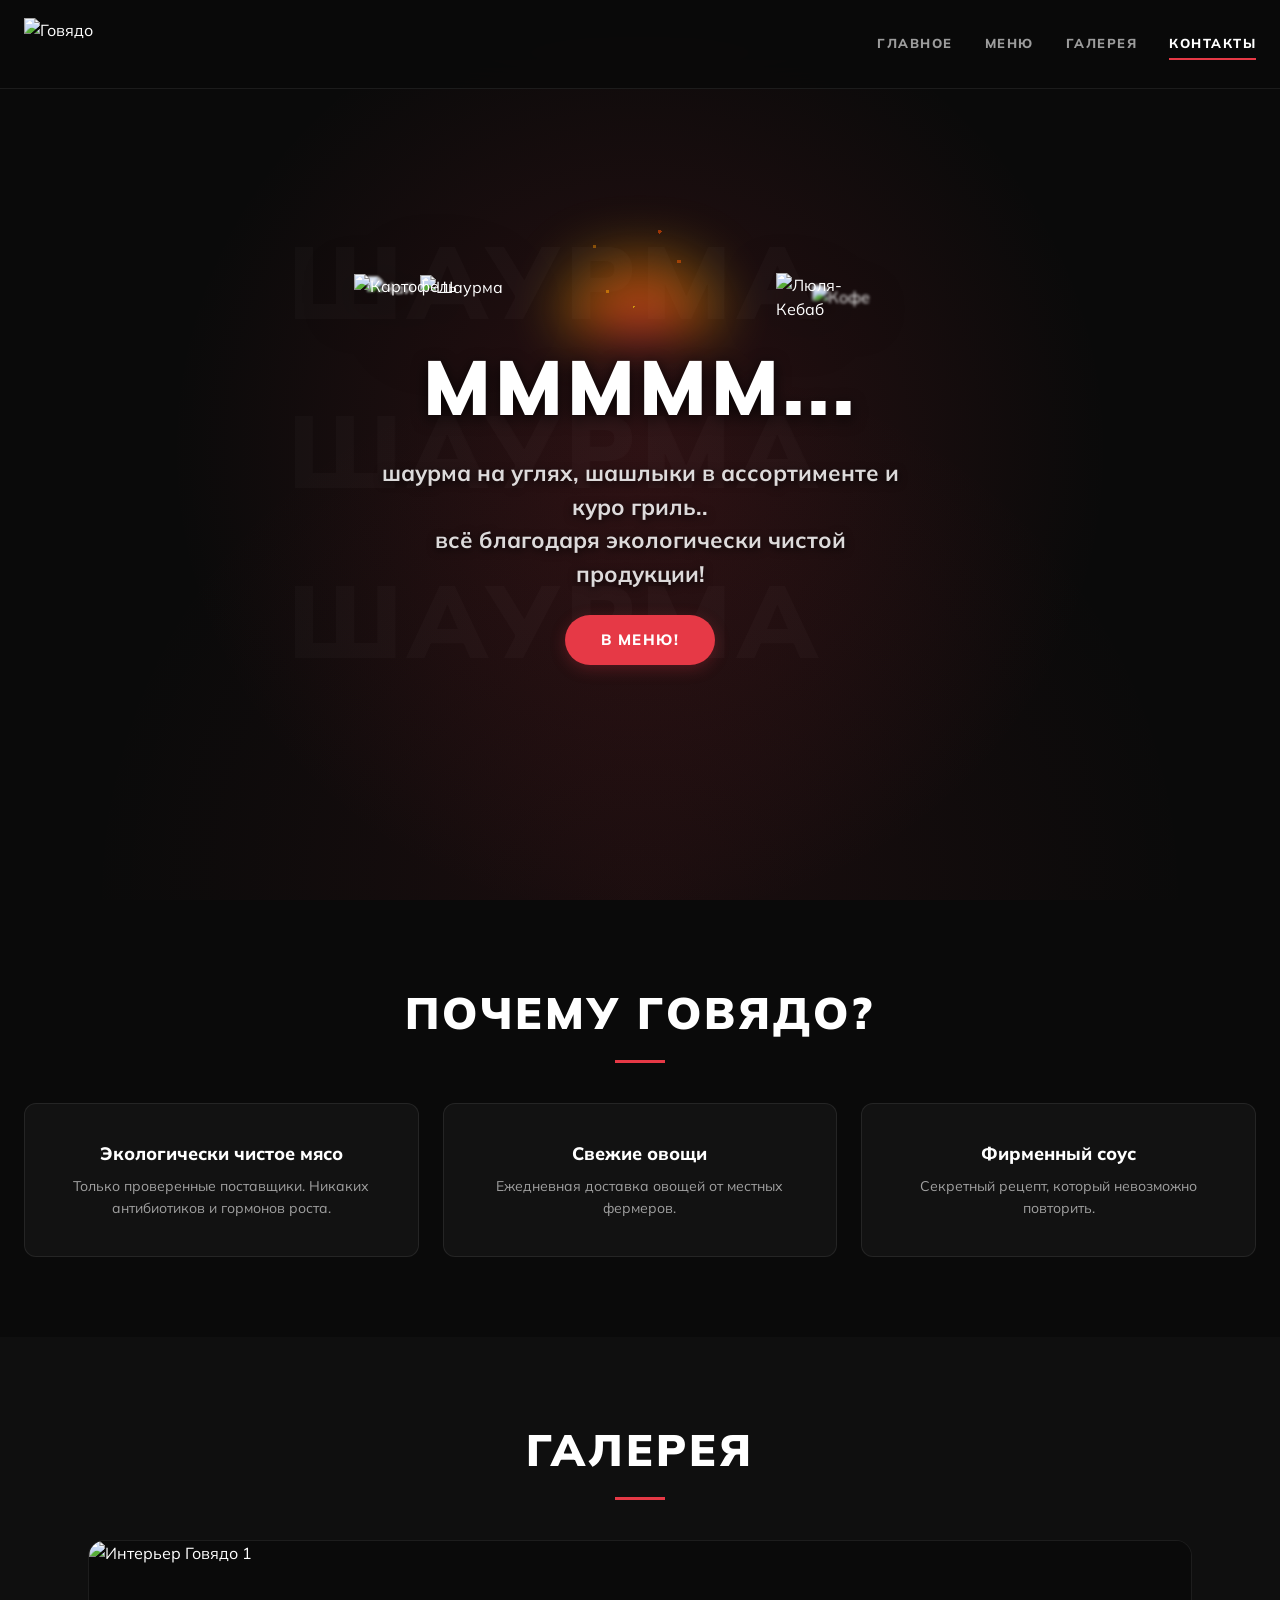
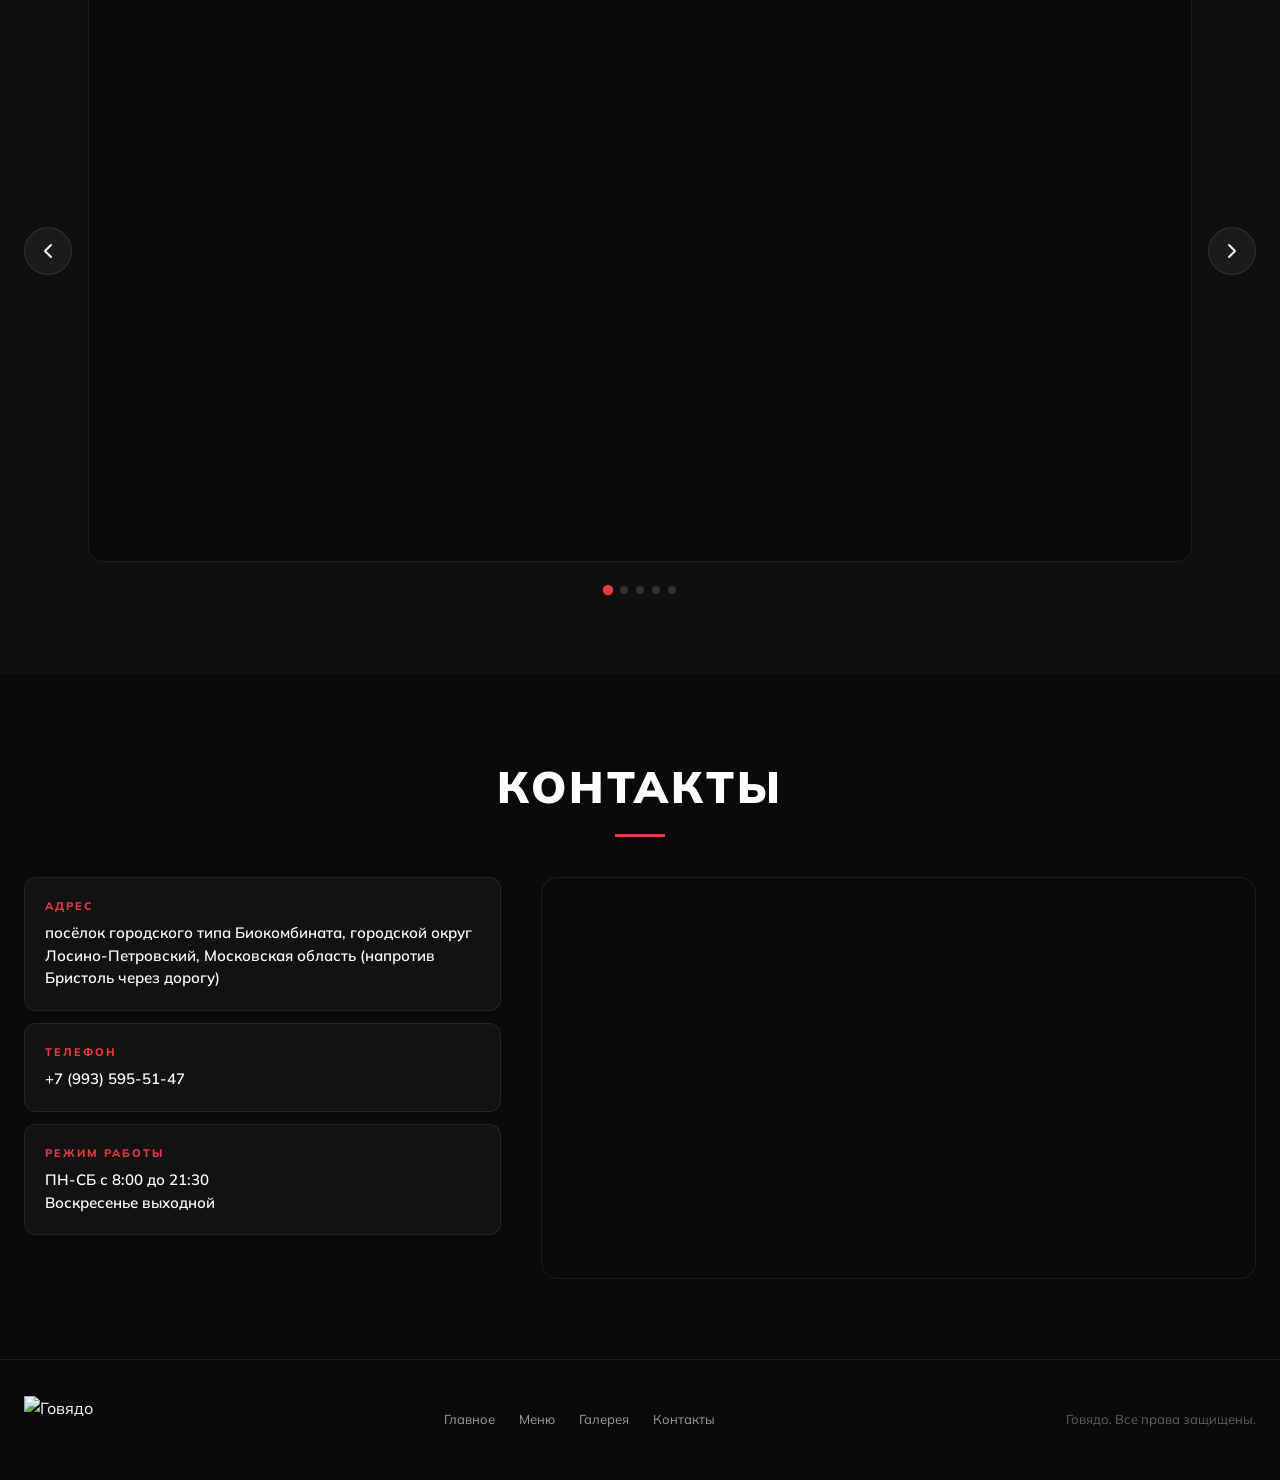
==== index.html @ 2e2c458c "webpformat" ====
<!DOCTYPE html>
<html lang="ru">
<head>
    <meta charset="UTF-8">
    <meta name="viewport" content="width=device-width, initial-scale=1.0">
    <title>Главная - Говядо</title>
    <meta name="description" content="Главная страница">
    <link rel="preconnect" href="https://fonts.googleapis.com">
    <link rel="preconnect" href="https://fonts.gstatic.com" crossorigin>
    <link href="https://fonts.googleapis.com/css2?family=Mulish:wght@400;600;700;800;900&display=swap" rel="stylesheet">
    <link rel="stylesheet" href="assets/css/main.css">
    <link rel="icon" type="image/svg+xml" href="favicon.svg">
</head>
<body>

    <!-- Header -->
    <header class="header">
        <div class="nav__backdrop"></div>
        <div class="header__inner">
            <a href="#" class="logo">
                <img src="assets/images/logo.png" alt="Говядо" class="logo__img">
            </a>
            <nav class="nav">
                <a href="./" class="nav__link nav__link--active">Главное</a>
                <a href="menu" class="nav__link">Меню</a>
                <a href="#gallery" class="nav__link">Галерея</a>
                <a href="#contacts" class="nav__link">Контакты</a>
            </nav>
            <button class="nav__toggle" aria-label="Открыть меню">
                <span></span>
                <span></span>
                <span></span>
            </button>
        </div>
    </header>

    <!-- Hero Section -->
    <section class="hero" id="hero">
        <div class="hero__bg">
            <div class="hero__bg-overlay"></div>
        </div>

        <!-- Seamless dynamic scrolling backgrounds -->
        <div class="hero__marquee">
            <div class="marquee-row marquee-row--left">
                <div class="marquee-track">
                    <div class="marquee-group">
                        <span>ШАУРМА</span><span>ШАУРМА</span><span>ШАУРМА</span><span>ШАУРМА</span><span>ШАУРМА</span><span>ШАУРМА</span>
                    </div>
                    <div class="marquee-group" aria-hidden="true">
                        <span>ШАУРМА</span><span>ШАУРМА</span><span>ШАУРМА</span><span>ШАУРМА</span><span>ШАУРМА</span><span>ШАУРМА</span>
                    </div>
                </div>
            </div>
            <div class="marquee-row marquee-row--right">
                <div class="marquee-track">
                    <div class="marquee-group">
                        <span>ШАУРМА</span><span>ШАУРМА</span><span>ШАУРМА</span><span>ШАУРМА</span><span>ШАУРМА</span><span>ШАУРМА</span>
                    </div>
                    <div class="marquee-group" aria-hidden="true">
                        <span>ШАУРМА</span><span>ШАУРМА</span><span>ШАУРМА</span><span>ШАУРМА</span><span>ШАУРМА</span><span>ШАУРМА</span>
                    </div>
                </div>
            </div>
            <div class="marquee-row marquee-row--left">
                <div class="marquee-track">
                    <div class="marquee-group">
                        <span>ШАУРМА</span><span>ШАУРМА</span><span>ШАУРМА</span><span>ШАУРМА</span><span>ШАУРМА</span><span>ШАУРМА</span>
                    </div>
                    <div class="marquee-group" aria-hidden="true">
                        <span>ШАУРМА</span><span>ШАУРМА</span><span>ШАУРМА</span><span>ШАУРМА</span><span>ШАУРМА</span><span>ШАУРМА</span>
                    </div>
                </div>
            </div>
        </div>

        <!-- Dynamic Product Motion Composition -->
        <div class="hero__product-wrapper">
            <!-- Background floats (behind shawarma) -->
            <img src="assets/images/tea.png" class="hero__float hero__float--bg float-tea" alt="Чай">
            <img src="assets/images/coffee.png" class="hero__float hero__float--bg float-coffee" alt="Кофе">

            <!-- Simulated Fire effects under product -->
            <div class="hero__fire-glow"></div>
            <div class="hero__fire-sparks"></div>

            <!-- Main Central Product -->
            <img src="assets/images/shawarma.png" class="hero__product-img" alt="Шаурма">

            <!-- Foreground floats (in front of shawarma) -->
            <img src="assets/images/fries.png" class="hero__float hero__float--fg float-fries" alt="Картофель">
            <img src="assets/images/kebab.png" class="hero__float hero__float--fg float-kebab" alt="Люля-Кебаб">
        </div>

        <!-- CTA Text Content -->
        <div class="hero__cta">
            <h1 class="hero__title">МММММ...</h1>
            <p class="hero__subtitle">шаурма на углях, шашлыки в ассортименте и куро гриль..<br>всё благодаря экологически чистой продукции!</p>
            <a href="menu" class="hero__btn">В меню!</a>
        </div>
    </section>

    <!-- About Section -->
    <section class="about">
        <div class="container">
            <div class="about__content">
                <h2 class="section-title">Почему Говядо?</h2>
                <div class="about__features">
                    <div class="about__feature">
                        <h3 class="about__feature-title">Экологически чистое мясо</h3>
                        <p class="about__feature-text">Только проверенные поставщики. Никаких антибиотиков и гормонов роста.</p>
                    </div>
                    <div class="about__feature">
                        <h3 class="about__feature-title">Свежие овощи</h3>
                        <p class="about__feature-text">Ежедневная доставка овощей от местных фермеров.</p>
                    </div>
                    <div class="about__feature">
                        <h3 class="about__feature-title">Фирменный соус</h3>
                        <p class="about__feature-text">Секретный рецепт, который невозможно повторить.</p>
                    </div>
                </div>
            </div>
        </div>
    </section>

    <!-- Gallery Section -->
    <section class="gallery" id="gallery">
        <div class="container">
            <h2 class="section-title">Галерея</h2>
            <div class="gallery__slider">
                <button class="gallery__btn gallery__btn--prev" aria-label="Предыдущее фото">
                    <svg width="24" height="24" viewBox="0 0 24 24" fill="none" stroke="currentColor" stroke-width="2" stroke-linecap="round" stroke-linejoin="round"><polyline points="15 18 9 12 15 6"></polyline></svg>
                </button>
                <div class="gallery__viewport">
                    <div class="gallery__track">
                        <div class="gallery__slide"><img src="assets/images/gallery-1.jpg" alt="Интерьер Говядо 1"></div>
                        <div class="gallery__slide"><img src="assets/images/gallery-2.jpg" alt="Интерьер Говядо 2"></div>
                        <div class="gallery__slide"><img src="assets/images/gallery-3.jpg" alt="Интерьер Говядо 3"></div>
                        <div class="gallery__slide"><img src="assets/images/gallery-4.jpg" alt="Интерьер Говядо 4"></div>
                        <div class="gallery__slide"><img src="assets/images/gallery-5.jpg" alt="Интерьер Говядо 5"></div>
                    </div>
                </div>
                <button class="gallery__btn gallery__btn--next" aria-label="Следующее фото">
                    <svg width="24" height="24" viewBox="0 0 24 24" fill="none" stroke="currentColor" stroke-width="2" stroke-linecap="round" stroke-linejoin="round"><polyline points="9 18 15 12 9 6"></polyline></svg>
                </button>
            </div>
            <div class="gallery__dots"></div>
        </div>
    </section>

    <!-- Contacts / Map Section -->
    <section class="contacts" id="contacts">
        <div class="container">
            <h2 class="section-title">Контакты</h2>
            <div class="contacts__grid">
                <div class="contacts__info">
                    <div class="contacts__item">
                        <h3 class="contacts__label">Адрес</h3>
                        <p class="contacts__value">посёлок городского типа Биокомбината, городской округ Лосино-Петровский, Московская область (напротив Бристоль через дорогу)</p>
                    </div>
                    <div class="contacts__item">
                        <h3 class="contacts__label">Телефон</h3>
                        <p class="contacts__value"><a href="tel:+79935955147">+7 (993) 595-51-47</a></p>
                    </div>
                    <div class="contacts__item">
                        <h3 class="contacts__label">Режим работы</h3>
                        <p class="contacts__value">ПН-СБ с 8:00 до 21:30<br>Воскресенье выходной</p>
                    </div>
                </div>
                <div class="contacts__map">
                    <iframe 
                        src="https://yandex.ru/map-widget/v1/?ll=38.114979%2C55.915311&z=16&pt=38.114979%2C55.915311%2Cpm2rdm" 
                        width="100%" 
                        height="400" 
                        frameborder="0" 
                        allowfullscreen="true"
                        loading="lazy"
                        title="Карта Яндекс">
                    </iframe>
                </div>
            </div>
        </div>
    </section>

    <!-- Footer -->
    <footer class="footer">
        <div class="container">
            <div class="footer__inner">
                <a href="#" class="logo">
                    <img src="assets/images/logo.png" alt="Говядо" class="logo__img">
                </a>
                <nav class="footer__nav">
                    <a href="#hero">Главное</a>
                    <a href="menu">Меню</a>
                    <a href="#gallery">Галерея</a>
                    <a href="#contacts">Контакты</a>
                </nav>
                <p class="footer__copy">Говядо. Все права защищены.</p>
            </div>
        </div>
    </footer>

    <script src="assets/js/main.js"></script>
</body>
</html>
---- assets/css/main.css ----
/* ============================================
   Говядо — Unified Production Stylesheet
   Font: Mulish (weights 400,500,600,700,800,900)
   ============================================ */

/* ============================================
   CSS Variables & Reset
   ============================================ */
:root {
    --font-main: 'Mulish', -apple-system, BlinkMacSystemFont, 'Segoe UI', Roboto, sans-serif;
    --color-bg: #0a0a0a;
    --color-bg-secondary: #0f0f0f;
    --color-surface: #121212;
    --color-surface-hover: #181818;
    --color-accent: #e63946;
    --color-accent-hover: #f2525f;
    --color-accent-dark: #c42b38;
    --color-text: #ffffff;
    --color-text-muted: rgba(255, 255, 255, 0.6);
    --color-text-dim: rgba(255, 255, 255, 0.35);
    --color-border: rgba(255, 255, 255, 0.08);
    --color-border-hover: rgba(230, 57, 70, 0.25);
    --radius-sm: 8px;
    --radius-md: 12px;
    --radius-lg: 16px;
    --radius-xl: 20px;
    --radius-pill: 30px;
    --shadow-sm: 0 4px 12px rgba(0, 0, 0, 0.3);
    --shadow-md: 0 12px 35px rgba(0, 0, 0, 0.5);
    --shadow-accent: 0 4px 15px rgba(230, 57, 70, 0.25);
    --transition-fast: 0.2s cubic-bezier(0.25, 1, 0.5, 1);
    --transition-base: 0.3s cubic-bezier(0.25, 1, 0.5, 1);
    --transition-slow: 0.6s cubic-bezier(0.25, 1, 0.5, 1);
}

*, *::before, *::after {
    margin: 0;
    padding: 0;
    box-sizing: border-box;
}

html {
    scroll-behavior: smooth;
    font-size: 16px;
    -webkit-text-size-adjust: 100%;
    -webkit-font-smoothing: antialiased;
    -moz-osx-font-smoothing: grayscale;
}

body {
    font-family: var(--font-main);
    background-color: var(--color-bg);
    color: var(--color-text);
    line-height: 1.5;
    overflow-x: hidden;
    font-weight: 400;
}

a {
    color: inherit;
    text-decoration: none;
    font-family: var(--font-main);
}

button {
    font-family: var(--font-main);
}

img {
    max-width: 100%;
    height: auto;
    display: block;
}

.container {
    width: 100%;
    max-width: 1280px;
    margin: 0 auto;
    padding: 0 20px;
}

/* ============================================
   Header / Navigation
   ============================================ */
.header {
    position: fixed;
    top: 0;
    left: 0;
    right: 0;
    z-index: 1000;
    padding: 18px 0;
    background: rgba(10, 10, 10, 0.85);
    backdrop-filter: blur(20px);
    -webkit-backdrop-filter: blur(20px);
    border-bottom: 1px solid var(--color-border);
    transition: padding var(--transition-base), background var(--transition-base);
}

.header--scrolled {
    padding: 12px 0;
    background: rgba(10, 10, 10, 0.95);
}

.header__inner {
    display: flex;
    align-items: center;
    justify-content: space-between;
    max-width: 1280px;
    margin: 0 auto;
    padding: 0 20px;
    position: relative;
    z-index: 1001;
}

.nav__backdrop {
    position: fixed;
    inset: 0;
    background: rgba(0, 0, 0, 0.7);
    backdrop-filter: blur(8px);
    -webkit-backdrop-filter: blur(8px);
    opacity: 0;
    visibility: hidden;
    transition: opacity 0.4s ease, visibility 0.4s ease;
    z-index: 998;
}

.nav--open .nav__backdrop {
    opacity: 1;
    visibility: visible;
}

.logo__img {
    display: block;
    height: 48px;
    width: auto;
    max-width: 220px;
    transition: height var(--transition-base);
}

.header--scrolled .logo__img {
    height: 40px;
}

.nav {
    display: flex;
    gap: 32px;
}

.nav__link {
    font-family: var(--font-main);
    font-size: 0.8125rem;
    font-weight: 800;
    text-transform: uppercase;
    letter-spacing: 1.5px;
    color: var(--color-text-muted);
    transition: color var(--transition-fast);
    position: relative;
    padding: 6px 0;
}

.nav__link::after {
    content: '';
    position: absolute;
    bottom: 0;
    left: 0;
    width: 0;
    height: 2px;
    background: var(--color-accent);
    transition: width var(--transition-base);
}

.nav__link:hover,
.nav__link--active {
    color: var(--color-text);
}

.nav__link:hover::after,
.nav__link--active::after {
    width: 100%;
}

.nav__toggle {
    display: none;
    flex-direction: column;
    gap: 5px;
    background: none;
    border: none;
    cursor: pointer;
    padding: 4px;
}

.nav__toggle span {
    display: block;
    width: 26px;
    height: 2px;
    background: var(--color-text);
    transition: all var(--transition-base);
}

/* ============================================
   Hero Section (BK-Style Motion Composition)
   ============================================ */
.hero {
    position: relative;
    min-height: 100vh;
    min-height: 100dvh;
    display: flex;
    flex-direction: column;
    align-items: center;
    justify-content: center;
    overflow: hidden;
    padding-top: 100px;
    padding-bottom: 60px;
}

.hero__bg {
    position: absolute;
    inset: 0;
    z-index: 1;
    background:
        radial-gradient(circle at 50% 50%, rgba(230, 57, 70, 0.15) 0%, transparent 60%),
        var(--color-bg);
}

.hero__bg-overlay {
    position: absolute;
    inset: 0;
    background: radial-gradient(circle at 50% 100%, rgba(230, 57, 70, 0.08) 0%, transparent 50%);
}

/* Seamless Marquee Track */
.hero__marquee {
    position: absolute;
    inset: 0;
    display: flex;
    flex-direction: column;
    justify-content: center;
    gap: 16px;
    z-index: 2;
    overflow: hidden;
    opacity: 0.7;
}

.marquee-row {
    display: flex;
    width: 100%;
    overflow: hidden;
    user-select: none;
}

.marquee-track {
    display: flex;
    width: max-content;
    will-change: transform;
}

.marquee-row--left .marquee-track {
    animation: marquee-left 28s linear infinite;
}

.marquee-row--right .marquee-track {
    animation: marquee-right 28s linear infinite;
}

.marquee-group {
    display: flex;
    align-items: center;
    justify-content: space-around;
    min-width: 100%;
    gap: 40px;
    padding-right: 40px;
}

.marquee-group span {
    font-family: var(--font-main);
    font-size: clamp(2.5rem, 8vw, 6.5rem);
    font-weight: 900;
    text-transform: uppercase;
    letter-spacing: 6px;
    color: rgba(255, 255, 255, 0.035);
}

@keyframes marquee-left {
    0% { transform: translate3d(0, 0, 0); }
    100% { transform: translate3d(-50%, 0, 0); }
}

@keyframes marquee-right {
    0% { transform: translate3d(-50%, 0, 0); }
    100% { transform: translate3d(0, 0, 0); }
}

/* Main Product Composition Wrapper */
.hero__product-wrapper {
    position: relative;
    display: flex;
    justify-content: center;
    align-items: center;
    width: clamp(260px, 42vw, 440px);
    margin: 20px auto;
    z-index: 3;
}

/* Central floating Shawarma */
.hero__product-img {
    width: 100%;
    height: auto;
    position: relative;
    z-index: 5;
    filter: drop-shadow(0 20px 40px rgba(0, 0, 0, 0.8));
    animation: mainProductFloat 6s ease-in-out infinite;
}

@keyframes mainProductFloat {
    0%, 100% { transform: translateY(0) rotate(0deg); }
    50% { transform: translateY(-12px) rotate(1.5deg); }
}

/* Dynamic Fire & Glow effects */
.hero__fire-glow {
    position: absolute;
    bottom: -35px;
    left: 50%;
    transform: translateX(-50%);
    width: 180px;
    height: 90px;
    background: radial-gradient(ellipse at bottom, 
        rgba(230, 57, 70, 0.9) 0%, 
        rgba(255, 107, 0, 0.6) 35%, 
        rgba(255, 215, 0, 0.2) 65%, 
        transparent 85%);
    filter: blur(24px);
    mix-blend-mode: screen;
    z-index: 4;
    animation: fireBreathing 3s ease-in-out infinite alternate;
    pointer-events: none;
}

.hero__fire-sparks {
    position: absolute;
    bottom: -15px;
    left: 50%;
    transform: translateX(-50%);
    width: 130px;
    height: 150px;
    background-image: 
        radial-gradient(circle at 25% 85%, rgba(255,140,0,0.85) 1.5px, transparent 1.5px),
        radial-gradient(circle at 65% 45%, rgba(255,69,0,0.9) 2px, transparent 2px),
        radial-gradient(circle at 45% 95%, rgba(255,223,0,0.9) 1px, transparent 1px),
        radial-gradient(circle at 80% 65%, rgba(255,69,0,0.8) 2px, transparent 2px),
        radial-gradient(circle at 15% 55%, rgba(255,140,0,0.7) 1.5px, transparent 1.5px);
    background-size: 100% 100%;
    opacity: 0.6;
    filter: blur(0.5px);
    mix-blend-mode: screen;
    z-index: 4;
    animation: sparksRise 4.5s linear infinite;
    pointer-events: none;
}

@keyframes fireBreathing {
    0% { transform: translateX(-50%) scale(0.9) rotate(-1deg); opacity: 0.75; }
    100% { transform: translateX(-50%) scale(1.15) rotate(1deg); opacity: 1; }
}

@keyframes sparksRise {
    0% { transform: translateX(-50%) translateY(25px); opacity: 0; }
    15% { opacity: 0.85; }
    85% { opacity: 0.5; }
    100% { transform: translateX(-50%) translateY(-55px); opacity: 0; }
}

/* Floating dynamic products (BK commercial style) */
.hero__float {
    position: absolute;
    width: clamp(65px, 11vw, 110px);
    height: auto;
    pointer-events: none;
    will-change: transform;
    filter: drop-shadow(0 12px 24px rgba(0, 0, 0, 0.6));
}

.hero__float--bg {
    z-index: 2;
}

.hero__float--fg {
    z-index: 6;
}

.float-tea {
    top: 5%;
    left: -12%;
    animation: floatBK1 16s ease-in-out infinite;
    filter: drop-shadow(0 10px 20px rgba(0, 0, 0, 0.5)) blur(1px);
}

.float-coffee {
    top: 40%;
    right: -14%;
    animation: floatBK2 18s ease-in-out infinite;
    filter: drop-shadow(0 10px 20px rgba(0, 0, 0, 0.5)) blur(1.5px);
}

.float-fries {
    bottom: 2%;
    left: -15%;
    animation: floatBK3 14s ease-in-out infinite;
}

.float-kebab {
    top: -10%;
    right: -6%;
    animation: floatBK4 20s ease-in-out infinite;
}

@keyframes floatBK1 {
    0% { transform: translate3d(0, 0, 0) rotate(0deg) scale(0.95); }
    33% { transform: translate3d(-12px, -18px, 0) rotate(7deg) scale(1.02); }
    66% { transform: translate3d(10px, 12px, 0) rotate(-6deg) scale(0.93); }
    100% { transform: translate3d(0, 0, 0) rotate(0deg) scale(0.95); }
}

@keyframes floatBK2 {
    0% { transform: translate3d(0, 0, 0) rotate(0deg) scale(0.9); }
    50% { transform: translate3d(15px, -25px, 0) rotate(-14deg) scale(0.97); }
    100% { transform: translate3d(0, 0, 0) rotate(0deg) scale(0.9); }
}

@keyframes floatBK3 {
    0% { transform: translate3d(0, 0, 0) rotate(0deg) scale(1.05); }
    50% { transform: translate3d(-10px, 20px, 0) rotate(12deg) scale(0.98); }
    100% { transform: translate3d(0, 0, 0) rotate(0deg) scale(1.05); }
}

@keyframes floatBK4 {
    0% { transform: translate3d(0, 0, 0) rotate(0deg) scale(1); }
    33% { transform: translate3d(18px, 12px, 0) rotate(-9deg) scale(1.06); }
    66% { transform: translate3d(-8px, -15px, 0) rotate(8deg) scale(0.96); }
    100% { transform: translate3d(0, 0, 0) rotate(0deg) scale(1); }
}

/* Hero CTA */
.hero__cta {
    position: relative;
    z-index: 10;
    text-align: center;
    padding: 0 20px;
    margin-top: 10px;
}

.hero__title {
    font-family: var(--font-main);
    font-size: clamp(2.2rem, 7vw, 4.8rem);
    font-weight: 900;
    text-transform: uppercase;
    letter-spacing: 4px;
    margin-bottom: 12px;
    color: var(--color-text);
    text-shadow: 0 4px 15px rgba(0, 0, 0, 0.8);
}

.hero__subtitle {
    font-family: var(--font-main);
    font-size: clamp(0.95rem, 3vw, 1.4rem);
    font-weight: 700;
    color: rgba(255, 255, 255, 0.85);
    max-width: 540px;
    margin: 0 auto 24px;
    line-height: 1.5;
    text-shadow: 0 2px 8px rgba(0, 0, 0, 0.8);
}

.hero__btn {
    display: inline-block;
    background: var(--color-accent);
    color: var(--color-text);
    padding: 14px 36px;
    border-radius: var(--radius-pill);
    font-weight: 800;
    font-size: 0.9375rem;
    text-transform: uppercase;
    letter-spacing: 1.5px;
    box-shadow: var(--shadow-accent);
    transition: background var(--transition-fast), transform var(--transition-fast), box-shadow var(--transition-fast);
}

.hero__btn:hover {
    background: var(--color-accent-hover);
    transform: translateY(-2px);
    box-shadow: 0 6px 20px rgba(230, 57, 70, 0.4);
}

.hero__btn:active {
    transform: translateY(0);
}

/* ============================================
   Section Typography
   ============================================ */
.section-title {
    font-family: var(--font-main);
    font-size: clamp(1.8rem, 5vw, 2.75rem);
    font-weight: 900;
    text-transform: uppercase;
    letter-spacing: 3px;
    text-align: center;
    margin-bottom: 40px;
    color: var(--color-text);
    position: relative;
}

.section-title::after {
    content: '';
    display: block;
    width: 50px;
    height: 3px;
    background: var(--color-accent);
    margin: 14px auto 0;
}

/* ============================================
   About Section
   ============================================ */
.about {
    padding: 80px 0;
    background: var(--color-bg);
}

.about__features {
    display: grid;
    grid-template-columns: 1fr;
    gap: 16px;
}

.about__feature {
    text-align: left;
    padding: 28px 24px;
    background: var(--color-surface);
    border-radius: var(--radius-md);
    border: 1px solid var(--color-border);
    transition: border-color var(--transition-base), transform var(--transition-base);
}

.about__feature:hover {
    border-color: var(--color-border-hover);
    transform: translateY(-2px);
}

.about__feature-title {
    font-family: var(--font-main);
    font-size: 1.125rem;
    font-weight: 800;
    margin-bottom: 8px;
    color: var(--color-text);
}

.about__feature-text {
    font-family: var(--font-main);
    font-size: 0.875rem;
    color: var(--color-text-muted);
    line-height: 1.6;
}

/* ============================================
   Gallery Section
   ============================================ */
.gallery {
    padding: 80px 0;
    background: var(--color-bg-secondary);
}

.gallery__slider {
    position: relative;
    display: flex;
    align-items: center;
    gap: 16px;
}

.gallery__viewport {
    flex: 1;
    overflow: hidden;
    border-radius: var(--radius-lg);
    border: 1px solid var(--color-border);
    background: var(--color-bg);
}

.gallery__track {
    display: flex;
    transition: transform var(--transition-slow);
    will-change: transform;
}

.gallery__slide {
    flex: 0 0 100%;
    display: flex;
    align-items: center;
    justify-content: center;
    background: var(--color-bg);
    aspect-ratio: 16 / 9;
    overflow: hidden;
}

.gallery__slide img {
    width: 100%;
    height: 100%;
    object-fit: cover;
    display: block;
}

.gallery__btn {
    flex-shrink: 0;
    width: 48px;
    height: 48px;
    border-radius: 50%;
    border: 1px solid rgba(255, 255, 255, 0.1);
    background: rgba(255, 255, 255, 0.05);
    color: var(--color-text);
    cursor: pointer;
    display: flex;
    align-items: center;
    justify-content: center;
    transition: all var(--transition-fast);
    backdrop-filter: blur(8px);
}

.gallery__btn:hover {
    background: var(--color-accent);
    border-color: var(--color-accent);
    transform: scale(1.1);
}

.gallery__btn:active {
    transform: scale(0.95);
}

.gallery__btn--prev {
    order: -1;
}

.gallery__dots {
    display: flex;
    justify-content: center;
    gap: 8px;
    margin-top: 24px;
}

.gallery__dot {
    width: 8px;
    height: 8px;
    border-radius: 50%;
    border: none;
    background: rgba(255, 255, 255, 0.15);
    cursor: pointer;
    transition: all var(--transition-base);
    padding: 0;
}

.gallery__dot--active {
    background: var(--color-accent);
    transform: scale(1.3);
}

/* ============================================
   MENU PAGE — Interactive Dodo-style
   ============================================ */
.page-menu {
    padding-top: 86px;
}

.menu-section {
    padding: 30px 0 100px;
    background: var(--color-bg);
}

/* Sticky Categories Bar */
.menu-categories {
    position: sticky;
    top: 86px;
    background: rgba(10, 10, 10, 0.85);
    backdrop-filter: blur(20px);
    -webkit-backdrop-filter: blur(20px);
    z-index: 100;
    border-bottom: 1px solid var(--color-border);
    padding: 14px 0;
    overflow-x: auto;
    white-space: nowrap;
    scrollbar-width: none;
    -webkit-overflow-scrolling: touch;
    transition: top var(--transition-base);
}

.menu-categories::-webkit-scrollbar {
    display: none;
}

.menu-categories__inner {
    display: flex;
    justify-content: center;
    gap: 8px;
    max-width: 1280px;
    margin: 0 auto;
    padding: 0 20px;
}

.category-btn {
    font-family: var(--font-main);
    background: var(--color-surface);
    color: var(--color-text-muted);
    border: 1px solid var(--color-border);
    padding: 10px 22px;
    border-radius: var(--radius-pill);
    font-size: 0.875rem;
    font-weight: 700;
    cursor: pointer;
    transition: all var(--transition-fast);
    white-space: nowrap;
}

.category-btn:hover {
    color: var(--color-text);
    border-color: rgba(255, 255, 255, 0.15);
}

.category-btn--active {
    background: var(--color-accent) !important;
    color: var(--color-text) !important;
    border-color: var(--color-accent) !important;
    box-shadow: var(--shadow-accent);
}

/* Grid layout */
.menu-grid {
    display: grid;
    grid-template-columns: 1fr;
    gap: 20px;
}

/* Compact Premium Dodo-Style Menu Card */
.menu-card {
    background: var(--color-surface);
    border: 1px solid var(--color-border);
    border-radius: var(--radius-xl);
    overflow: hidden;
    display: flex;
    flex-direction: column;
    height: 100%;
    transition: border-color var(--transition-base), transform var(--transition-base), box-shadow var(--transition-base);
}

.menu-card:hover {
    border-color: var(--color-border-hover);
    transform: translateY(-4px);
    box-shadow: var(--shadow-md);
}

.menu-card__img-wrapper {
    position: relative;
    width: 100%;
    aspect-ratio: 4 / 3;
    overflow: hidden;
    background: #000;
    border-bottom: 1px solid rgba(255, 255, 255, 0.02);
}

.menu-card__img {
    width: 100%;
    height: 100%;
    object-fit: cover;
    transition: transform var(--transition-slow);
}

.menu-card:hover .menu-card__img {
    transform: scale(1.05);
}

.menu-card__content {
    padding: 22px;
    flex-grow: 1;
    display: flex;
    flex-direction: column;
}

.menu-card__title {
    font-family: var(--font-main);
    font-size: 1.18rem;
    font-weight: 800;
    color: var(--color-text);
    margin-bottom: 8px;
    line-height: 1.35;
}

.menu-card__desc {
    font-family: var(--font-main);
    font-size: 0.8125rem;
    font-weight: 400;
    color: var(--color-text-muted);
    line-height: 1.55;
    margin-bottom: 18px;
    flex-grow: 1;
}

/* ============================================
   Фикс переноса вариаций в карточках меню
   ============================================ */

.card-variations {
    display: flex;
    flex-wrap: wrap;          /* Перенос на новую строку */
    gap: 6px;                 /* Расстояние между кнопками */
    margin-top: 12px;
}

.variation-btn {
    flex: 0 1 auto;           /* Не растягиваться, но сжиматься при необходимости */
    min-width: 0;
    padding: 6px 10px;
    font-size: 13px;
    line-height: 1.2;
    border-radius: 8px;
    border: 1px solid rgba(255, 255, 255, 0.15);
    background: rgba(255, 255, 255, 0.05);
    color: #fff;
    cursor: pointer;
    white-space: nowrap;      /* Чтобы текст не переносился внутри кнопки */
    transition: all 0.2s ease;
}

.variation-btn--active {
    background: #e63946;      /* Ваш акцентный цвет */
    border-color: #e63946;
    color: #fff;
}

/* Если цена и бейдж тоже начинают налезать друг на друга */
.menu-card__footer {
    display: flex;
    flex-wrap: wrap;
    align-items: center;
    justify-content: space-between;
    gap: 8px;
    margin-top: 14px;
}

.menu-card__price {
    font-family: var(--font-main);
    font-size: 1.25rem;
    font-weight: 900;
    color: var(--color-text);
    white-space: nowrap;
}

.price-val {
    font-family: var(--font-main);
}

.menu-card__badge {
    background: rgba(230, 57, 70, 0.08);
    color: var(--color-accent);
    border: 1px solid rgba(230, 57, 70, 0.15);
    padding: 6px 14px;
    border-radius: var(--radius-pill);
    font-size: 0.75rem;
    font-weight: 800;
    letter-spacing: 0.5px;
}

/* ============================================
   Contacts Section
   ============================================ */
.contacts {
    padding: 80px 0;
    background: var(--color-bg);
}

.contacts__grid {
    display: grid;
    grid-template-columns: 1fr;
    gap: 24px;
}

.contacts__info {
    display: flex;
    flex-direction: column;
    gap: 12px;
}

.contacts__item {
    padding: 20px;
    background: var(--color-surface);
    border-radius: var(--radius-md);
    border: 1px solid var(--color-border);
}

.contacts__label {
    font-family: var(--font-main);
    font-size: 0.6875rem;
    font-weight: 800;
    text-transform: uppercase;
    letter-spacing: 2px;
    color: var(--color-accent);
    margin-bottom: 8px;
}

.contacts__value {
    font-family: var(--font-main);
    font-size: 0.9375rem;
    font-weight: 600;
    color: var(--color-text);
    line-height: 1.5;
}

.contacts__value a {
    color: var(--color-text);
    transition: color var(--transition-fast);
}

.contacts__value a:hover {
    color: var(--color-accent);
}

.contacts__map {
    border-radius: var(--radius-lg);
    overflow: hidden;
    border: 1px solid var(--color-border);
}

.contacts__map iframe {
    display: block;
    border: none;
    width: 100%;
    height: 320px;
}

/* ============================================
   Footer
   ============================================ */
.footer {
    padding: 36px 0;
    background: var(--color-bg);
    border-top: 1px solid var(--color-border);
}

.footer__inner {
    display: flex;
    flex-direction: column;
    align-items: center;
    gap: 16px;
    text-align: center;
}

.footer__nav {
    display: flex;
    gap: 24px;
    flex-wrap: wrap;
    justify-content: center;
}

.footer__nav a {
    font-family: var(--font-main);
    font-size: 0.8125rem;
    color: var(--color-text-muted);
    transition: color var(--transition-fast);
}

.footer__nav a:hover {
    color: var(--color-accent);
}

.footer .logo__img {
    height: 48px;
}

.footer__copy {
    font-family: var(--font-main);
    font-size: 0.8125rem;
    color: var(--color-text-dim);
}

/* Mobile toggler transition states */
.nav--open .nav__toggle span:nth-child(1) {
    transform: rotate(45deg) translate(5px, 5px);
}

.nav--open .nav__toggle span:nth-child(2) {
    opacity: 0;
}

.nav--open .nav__toggle span:nth-child(3) {
    transform: rotate(-45deg) translate(5px, -5px);
}

/* ============================================
   TABLET & DESKTOP (min-width: 580px)
   ============================================ */
@media (min-width: 580px) {
    .menu-grid {
        grid-template-columns: repeat(2, 1fr);
        gap: 24px;
    }
}

/* ============================================
   TABLET & DESKTOP (min-width: 768px)
   ============================================ */
@media (min-width: 768px) {
    .container {
        padding: 0 24px;
    }

    .header__inner {
        padding: 0 24px;
    }

    .hero {
        padding-top: 100px;
        padding-bottom: 80px;
    }

    .about__features {
        grid-template-columns: repeat(3, 1fr);
        gap: 24px;
    }

    .about__feature {
        text-align: center;
        padding: 36px 24px;
    }

    .contacts__grid {
        grid-template-columns: 1fr 1.5fr;
        gap: 40px;
    }

    .contacts__map iframe {
        height: 400px;
    }

    .footer__inner {
        flex-direction: row;
        justify-content: space-between;
        text-align: left;
    }
}

/* ============================================
   DESKTOP (min-width: 992px)
   ============================================ */
@media (min-width: 992px) {
    .menu-grid {
        grid-template-columns: repeat(3, 1fr);
        gap: 30px;
    }
}

/* ============================================
   LARGE DESKTOP (min-width: 1200px)
   ============================================ */
@media (min-width: 1200px) {
    .logo__img {
        height: 52px;
        max-width: 260px;
    }

    .header--scrolled .logo__img {
        height: 44px;
    }

    .menu-grid {
        grid-template-columns: repeat(4, 1fr);
    }
}

/* ============================================
   MOBILE SPECIFIC (max-width: 767px)
   ============================================ */
@media (max-width: 767px) {
    .nav__toggle {
        display: flex;
        width: 44px;
        height: 44px;
        align-items: center;
        justify-content: center;
        flex-direction: column;
        gap: 5px;
        padding: 0;
        border-radius: 8px;
        background: rgba(255, 255, 255, 0.04);
        border: 1px solid var(--color-border);
    }

    .nav {
        position: fixed;
        top: 0;
        right: -100%;
        width: 280px;
        max-width: 80vw;
        height: 100vh;
        height: 100dvh;
        background: var(--color-surface);
        flex-direction: column;
        padding: 100px 24px 32px;
        gap: 0;
        transition: right var(--transition-base);
        z-index: 999;
        border-left: 1px solid var(--color-border);
        overflow-y: auto;
        -webkit-overflow-scrolling: touch;
    }

    .nav--open .nav {
        right: 0;
    }

    .nav__link {
        font-size: 1rem;
        padding: 18px 0;
        display: block;
        width: 100%;
        border-bottom: 1px solid var(--color-border);
    }

    .nav__link:last-child {
        border-bottom: none;
    }

    .nav__link::after {
        display: none !important;
    }

    .logo__img {
        height: 44px !important;
    }

    .menu-categories {
        top: 81px;
        padding: 10px 0;
    }

    .category-btn {
        padding: 8px 18px;
        font-size: 0.8125rem;
    }

    .gallery__btn {
        display: none;
    }
}
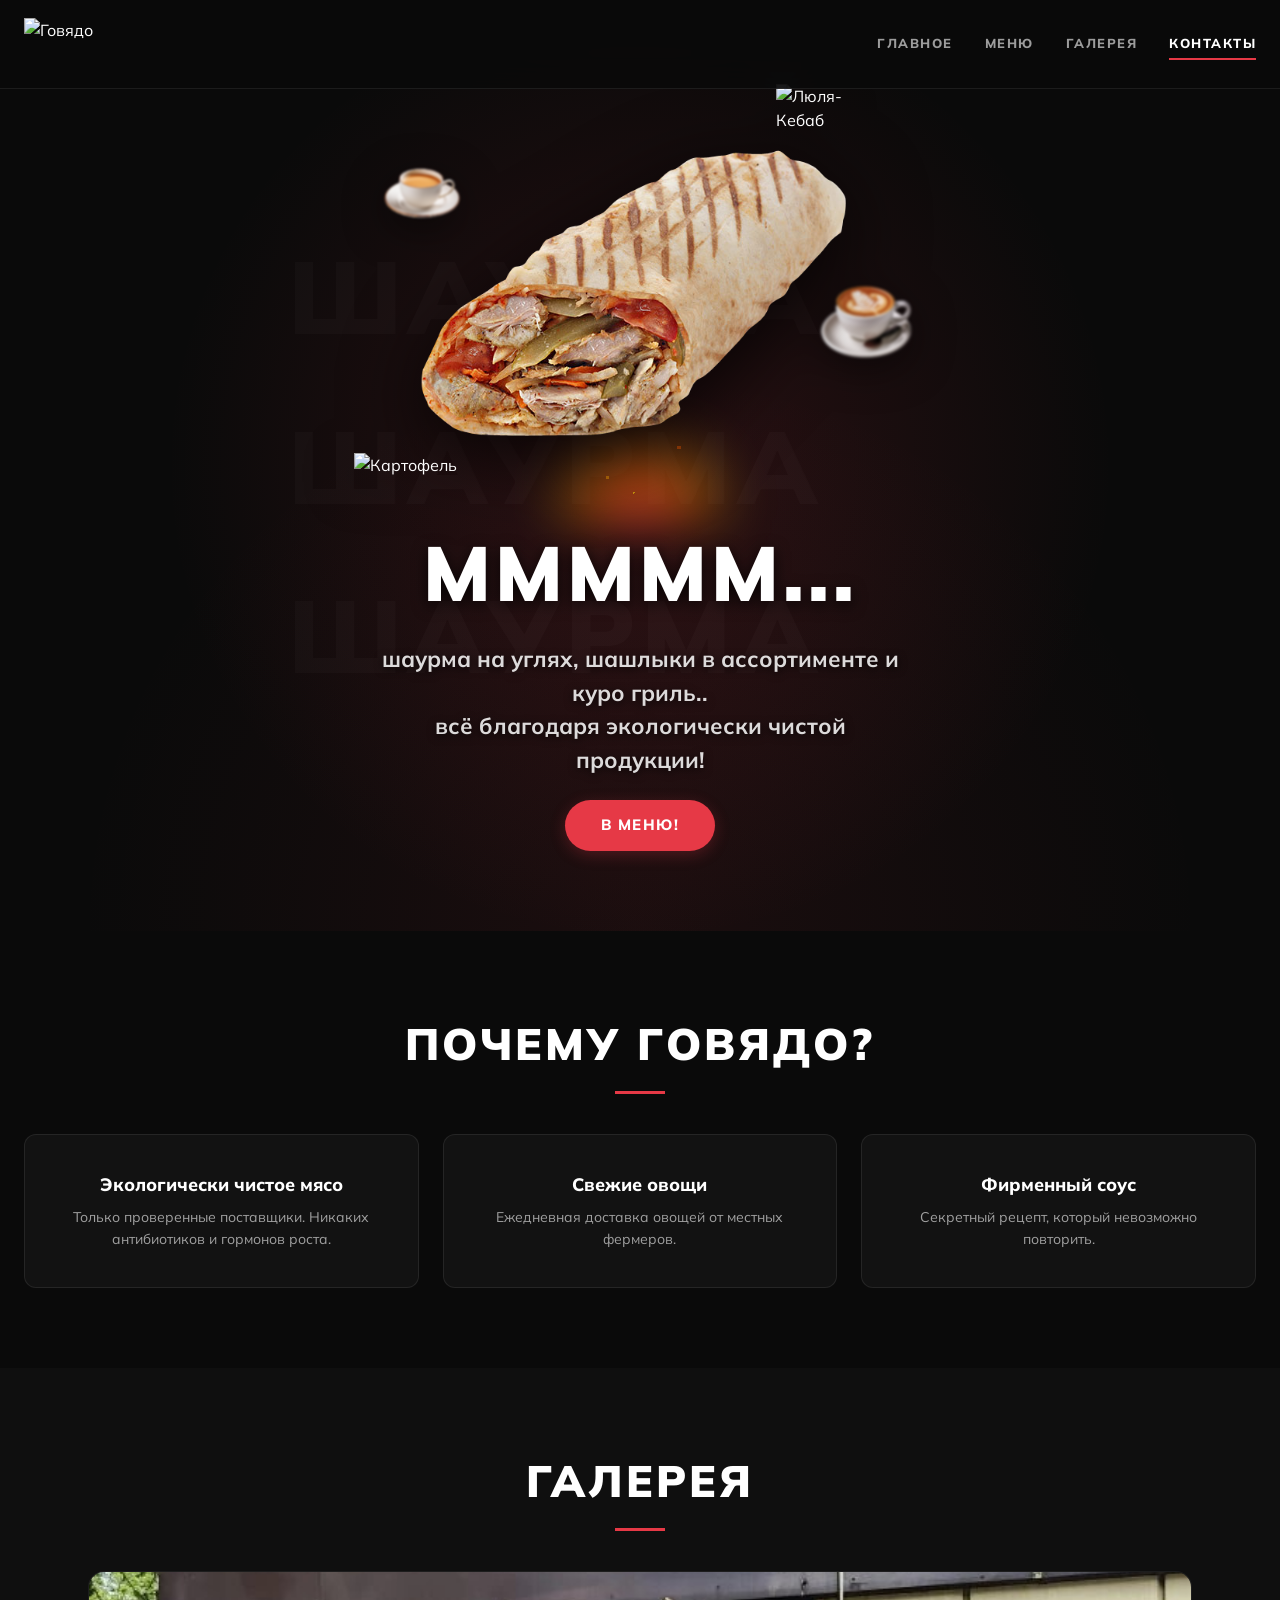
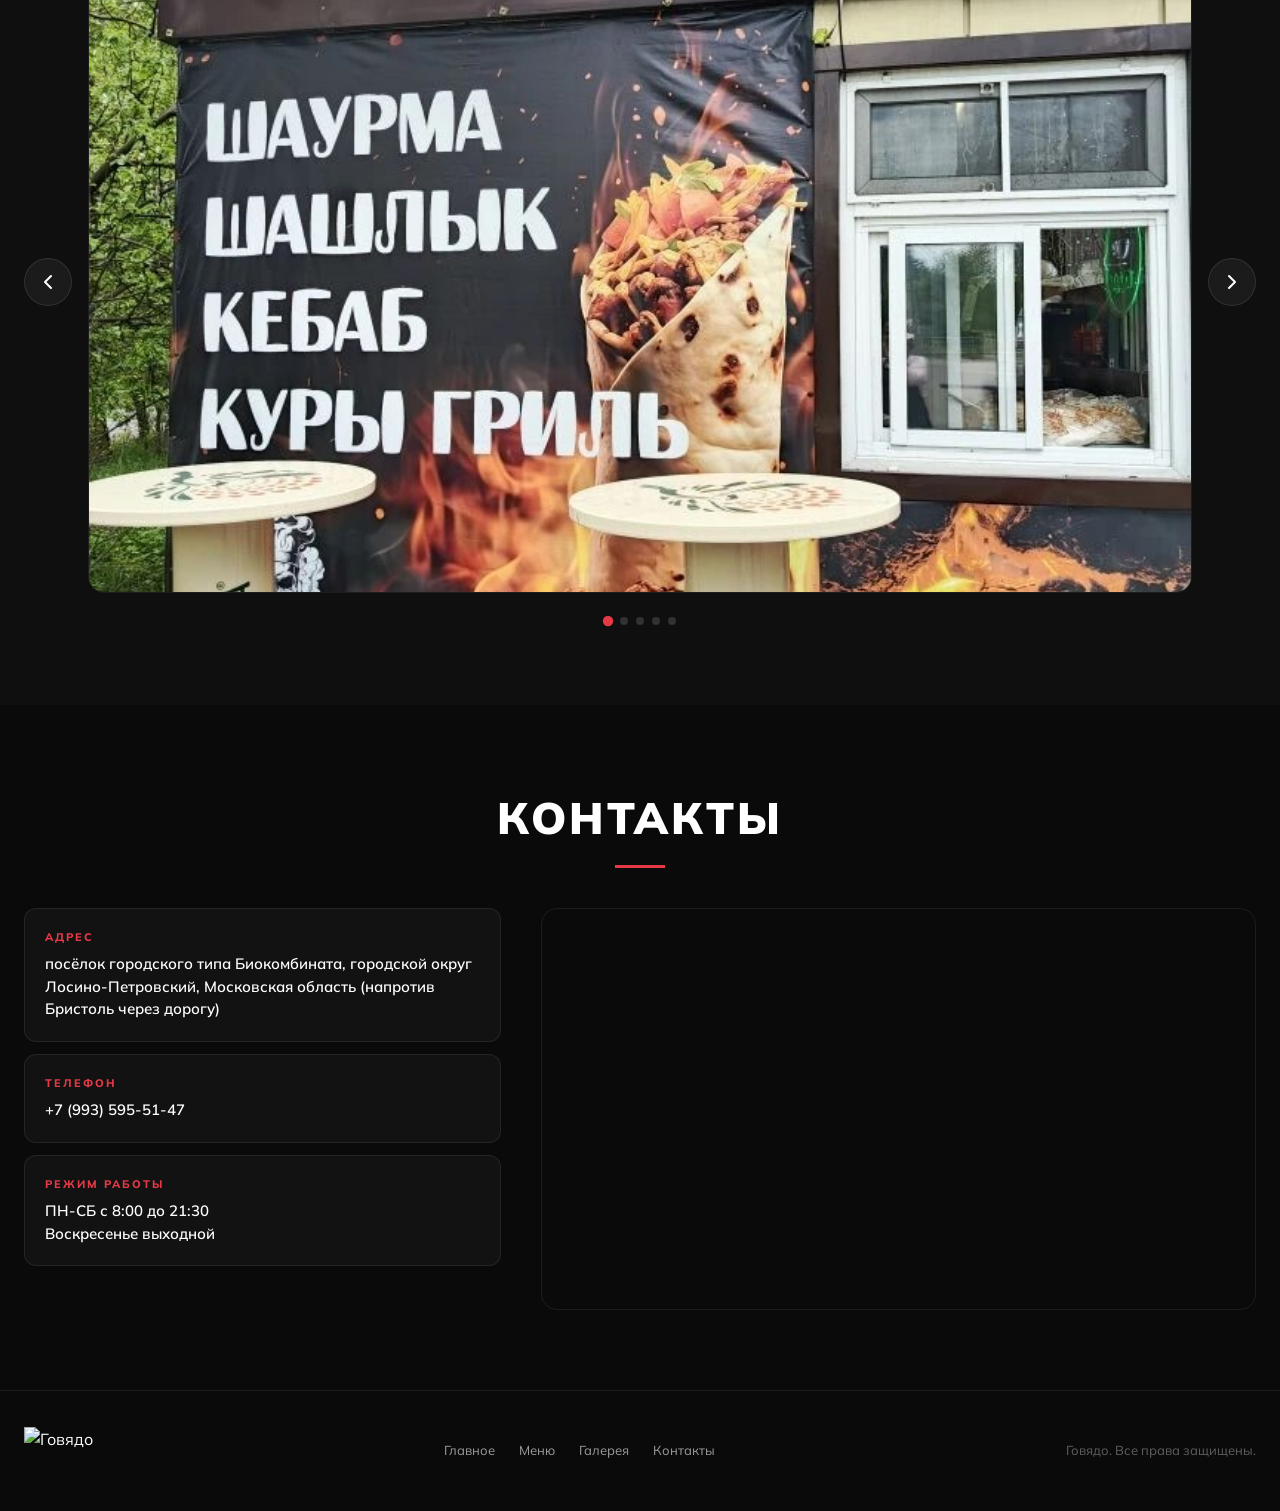
==== commit 2b507146: "webpfix1" ====
--- a/index.html
+++ b/index.html
@@ -18,7 +18,7 @@
         <div class="nav__backdrop"></div>
         <div class="header__inner">
             <a href="#" class="logo">
-                <img src="assets/images/logo.png" alt="Говядо" class="logo__img">
+                <img src="assets/images/logo.webp" alt="Говядо" class="logo__img">
             </a>
             <nav class="nav">
                 <a href="./" class="nav__link nav__link--active">Главное</a>
@@ -77,19 +77,19 @@
         <!-- Dynamic Product Motion Composition -->
         <div class="hero__product-wrapper">
             <!-- Background floats (behind shawarma) -->
-            <img src="assets/images/tea.png" class="hero__float hero__float--bg float-tea" alt="Чай">
-            <img src="assets/images/coffee.png" class="hero__float hero__float--bg float-coffee" alt="Кофе">
+            <img src="assets/images/tea.webp" class="hero__float hero__float--bg float-tea" alt="Чай">
+            <img src="assets/images/coffee.webp" class="hero__float hero__float--bg float-coffee" alt="Кофе">
 
             <!-- Simulated Fire effects under product -->
             <div class="hero__fire-glow"></div>
             <div class="hero__fire-sparks"></div>
 
             <!-- Main Central Product -->
-            <img src="assets/images/shawarma.png" class="hero__product-img" alt="Шаурма">
+            <img src="assets/images/shawarma.webp" class="hero__product-img" alt="Шаурма">
 
             <!-- Foreground floats (in front of shawarma) -->
-            <img src="assets/images/fries.png" class="hero__float hero__float--fg float-fries" alt="Картофель">
-            <img src="assets/images/kebab.png" class="hero__float hero__float--fg float-kebab" alt="Люля-Кебаб">
+            <img src="assets/images/fries.webp" class="hero__float hero__float--fg float-fries" alt="Картофель">
+            <img src="assets/images/kebab.webp" class="hero__float hero__float--fg float-kebab" alt="Люля-Кебаб">
         </div>
 
         <!-- CTA Text Content -->
@@ -133,11 +133,11 @@
                 </button>
                 <div class="gallery__viewport">
                     <div class="gallery__track">
-                        <div class="gallery__slide"><img src="assets/images/gallery-1.jpg" alt="Интерьер Говядо 1"></div>
-                        <div class="gallery__slide"><img src="assets/images/gallery-2.jpg" alt="Интерьер Говядо 2"></div>
-                        <div class="gallery__slide"><img src="assets/images/gallery-3.jpg" alt="Интерьер Говядо 3"></div>
-                        <div class="gallery__slide"><img src="assets/images/gallery-4.jpg" alt="Интерьер Говядо 4"></div>
-                        <div class="gallery__slide"><img src="assets/images/gallery-5.jpg" alt="Интерьер Говядо 5"></div>
+                        <div class="gallery__slide"><img src="assets/images/gallery-1.webp" alt="Интерьер Говядо 1"></div>
+                        <div class="gallery__slide"><img src="assets/images/gallery-2.webp" alt="Интерьер Говядо 2"></div>
+                        <div class="gallery__slide"><img src="assets/images/gallery-3.webp" alt="Интерьер Говядо 3"></div>
+                        <div class="gallery__slide"><img src="assets/images/gallery-4.webp" alt="Интерьер Говядо 4"></div>
+                        <div class="gallery__slide"><img src="assets/images/gallery-5.webp" alt="Интерьер Говядо 5"></div>
                     </div>
                 </div>
                 <button class="gallery__btn gallery__btn--next" aria-label="Следующее фото">
@@ -187,7 +187,7 @@
         <div class="container">
             <div class="footer__inner">
                 <a href="#" class="logo">
-                    <img src="assets/images/logo.png" alt="Говядо" class="logo__img">
+                    <img src="assets/images/logo.webp" alt="Говядо" class="logo__img">
                 </a>
                 <nav class="footer__nav">
                     <a href="#hero">Главное</a>
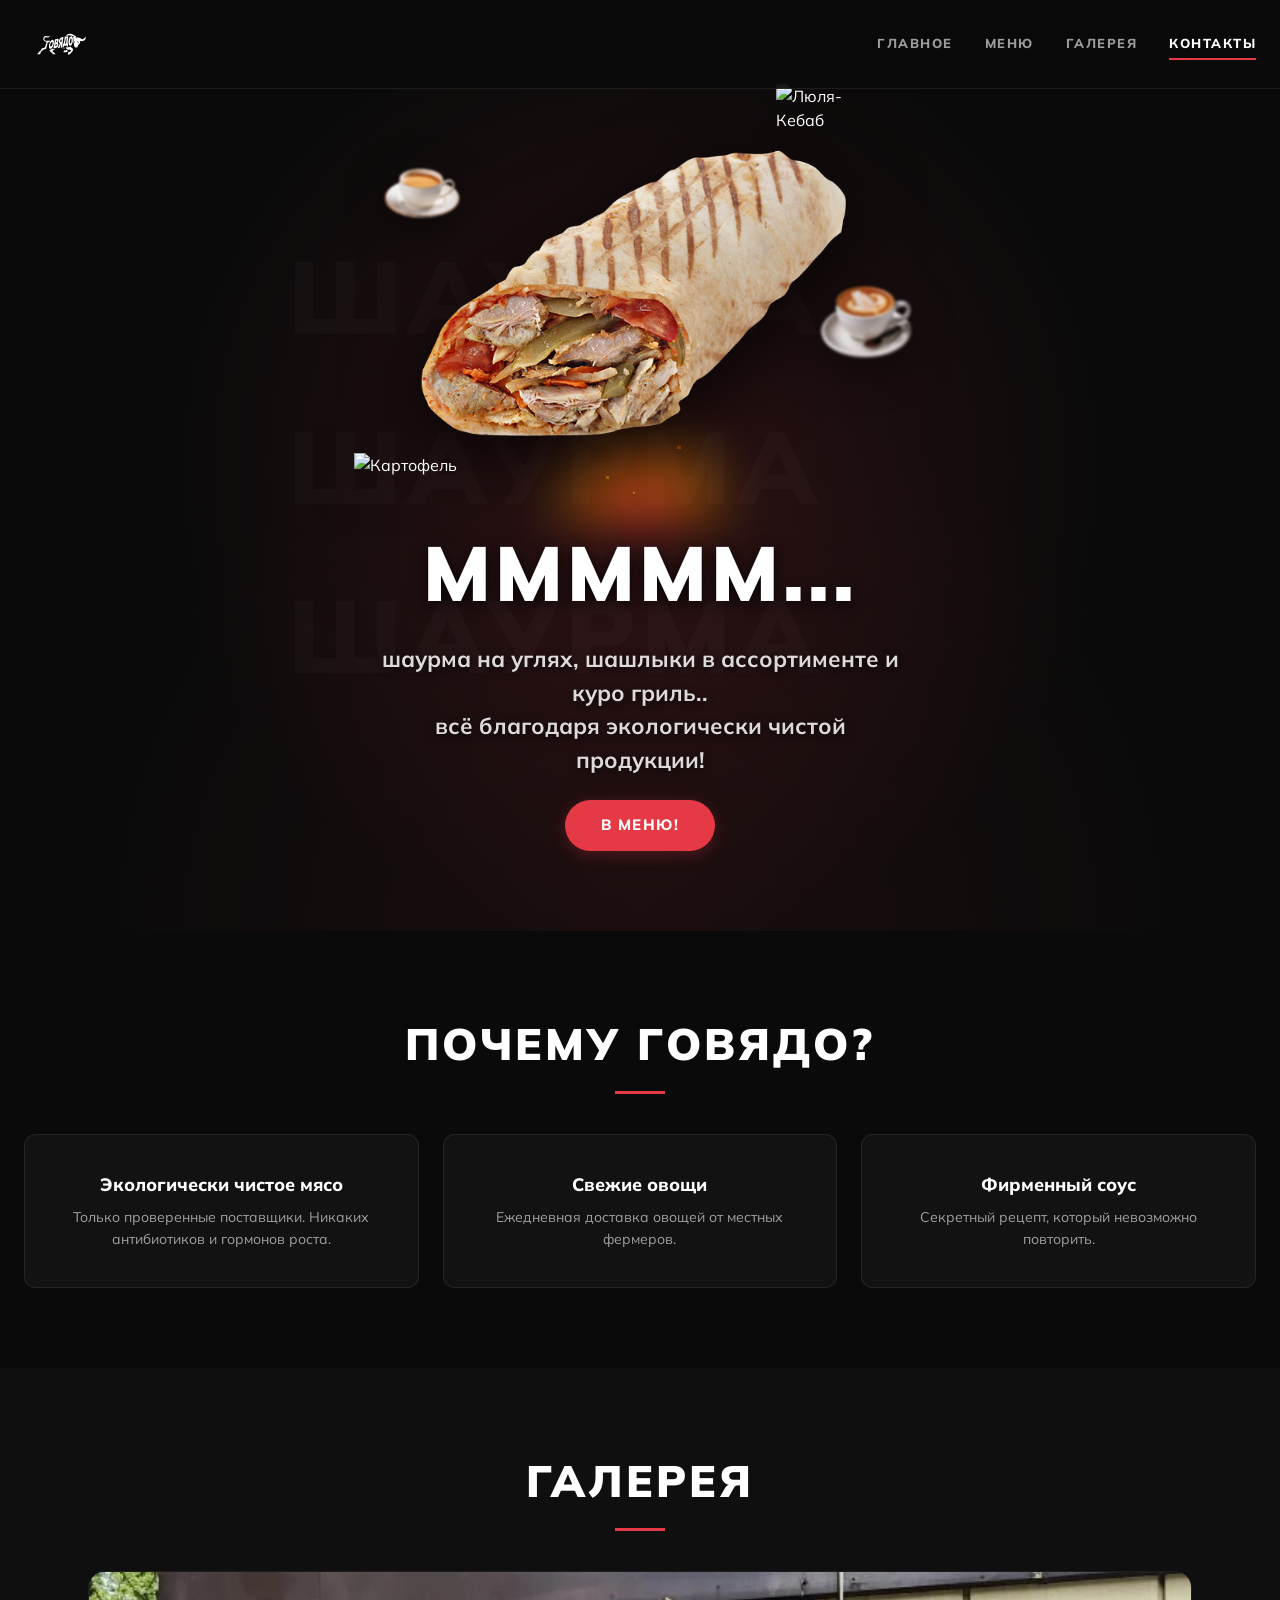
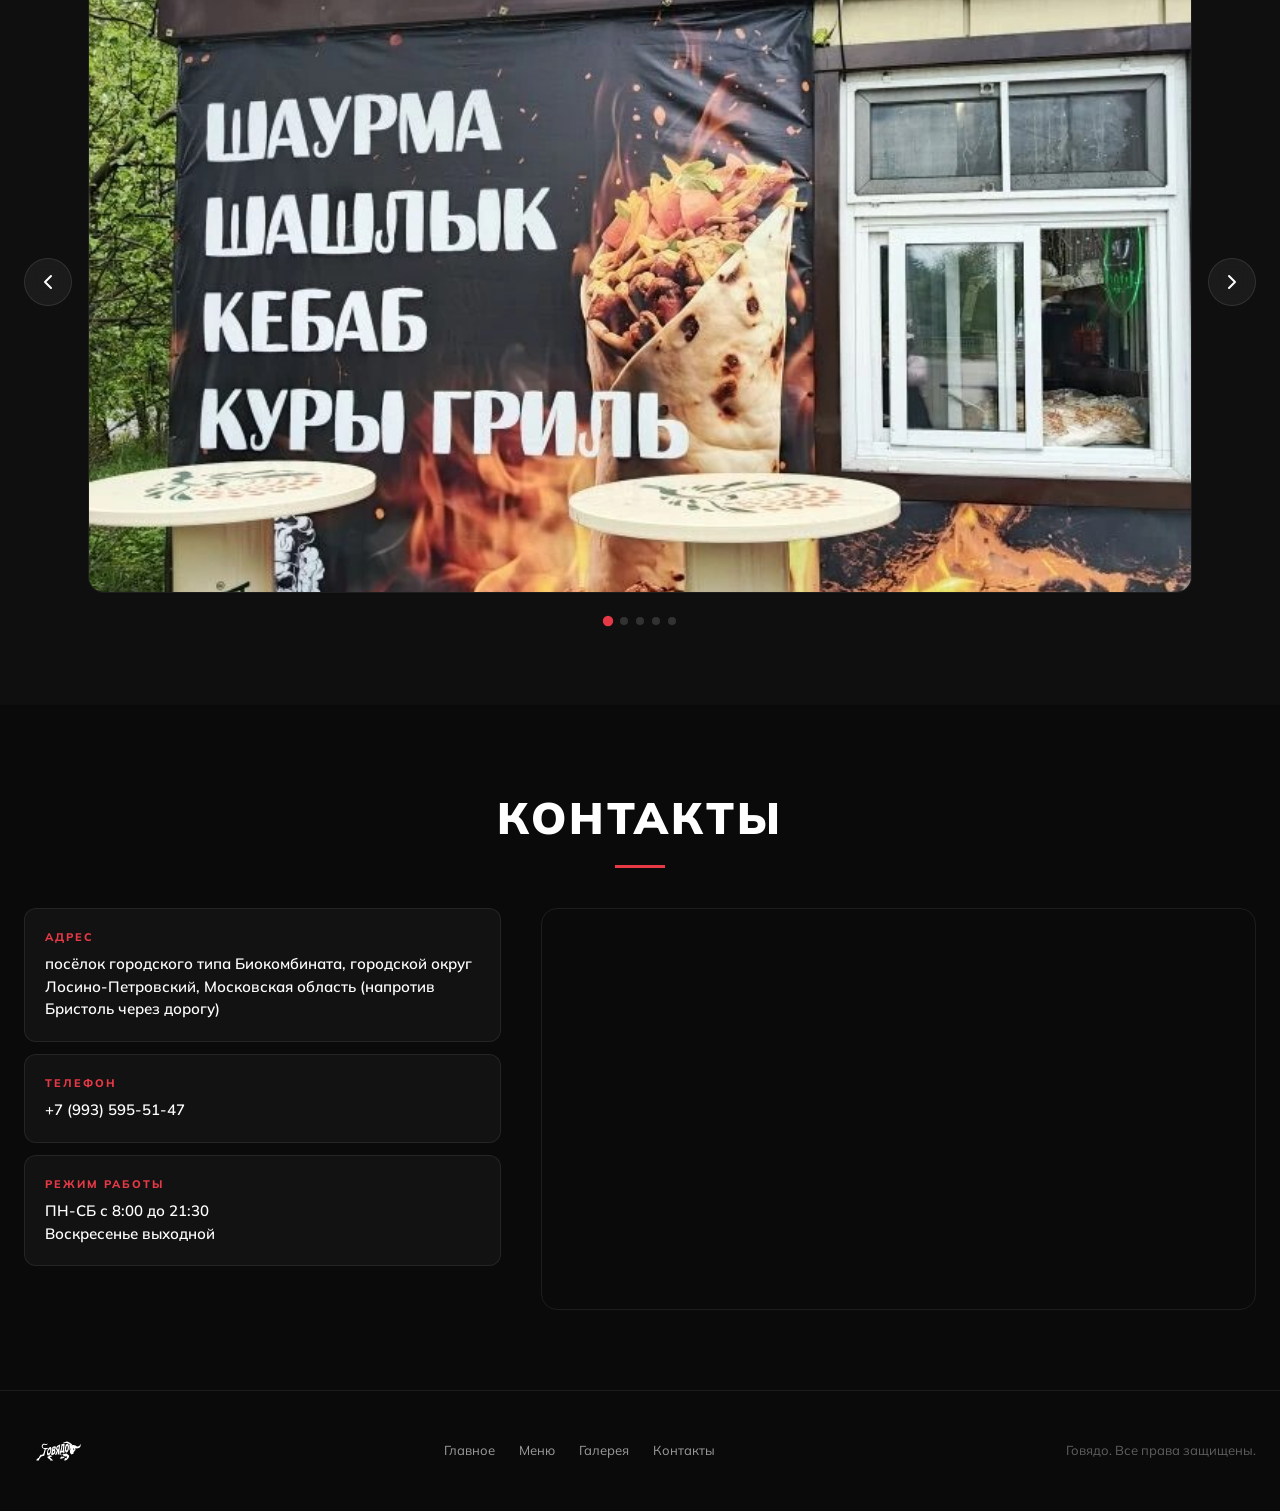
==== commit 77e7b24b: "svgnew" ====
--- a/index.html
+++ b/index.html
@@ -18,7 +18,7 @@
         <div class="nav__backdrop"></div>
         <div class="header__inner">
             <a href="#" class="logo">
-                <img src="assets/images/logo.webp" alt="Говядо" class="logo__img">
+                <img src="assets/images/logo-white.svg" alt="Говядо" class="logo__img">
             </a>
             <nav class="nav">
                 <a href="./" class="nav__link nav__link--active">Главное</a>
@@ -187,7 +187,7 @@
         <div class="container">
             <div class="footer__inner">
                 <a href="#" class="logo">
-                    <img src="assets/images/logo.webp" alt="Говядо" class="logo__img">
+                    <img src="assets/images/logo-white.svg" alt="Говядо" class="logo__img">
                 </a>
                 <nav class="footer__nav">
                     <a href="#hero">Главное</a>
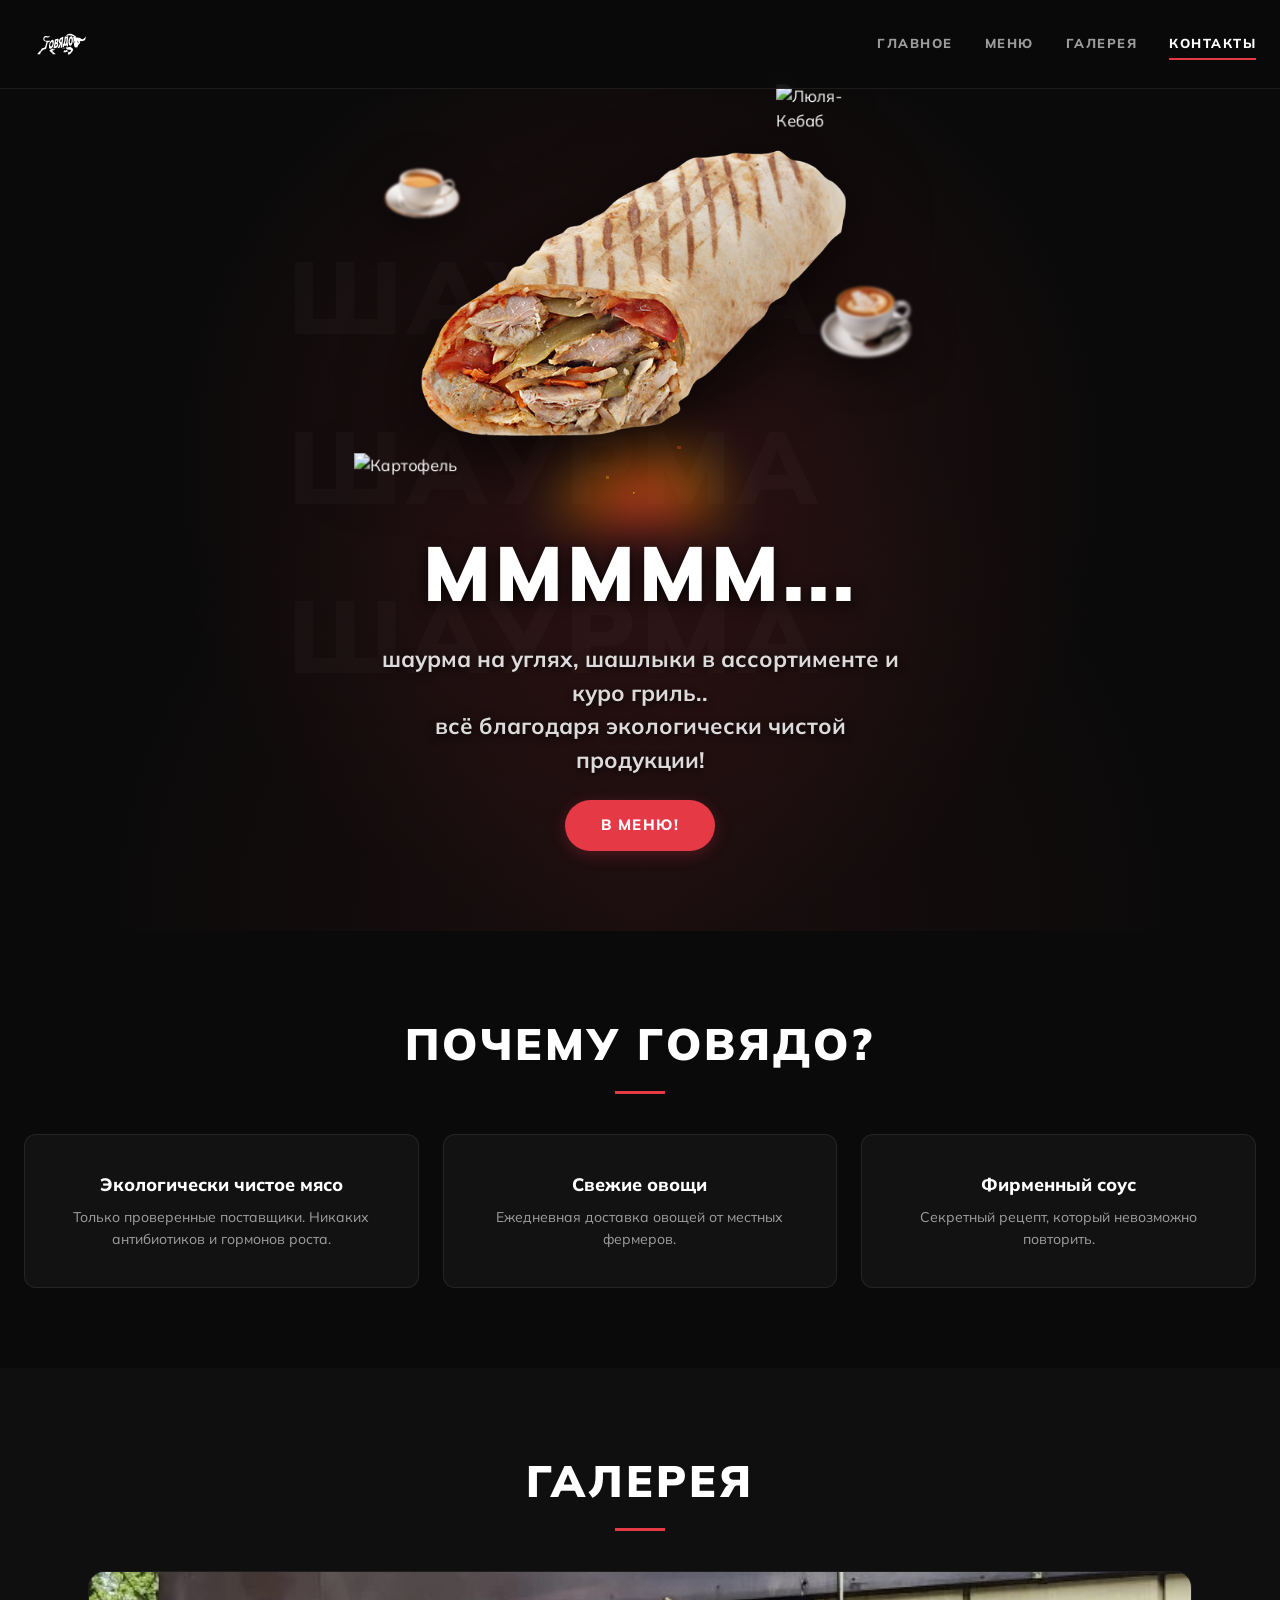
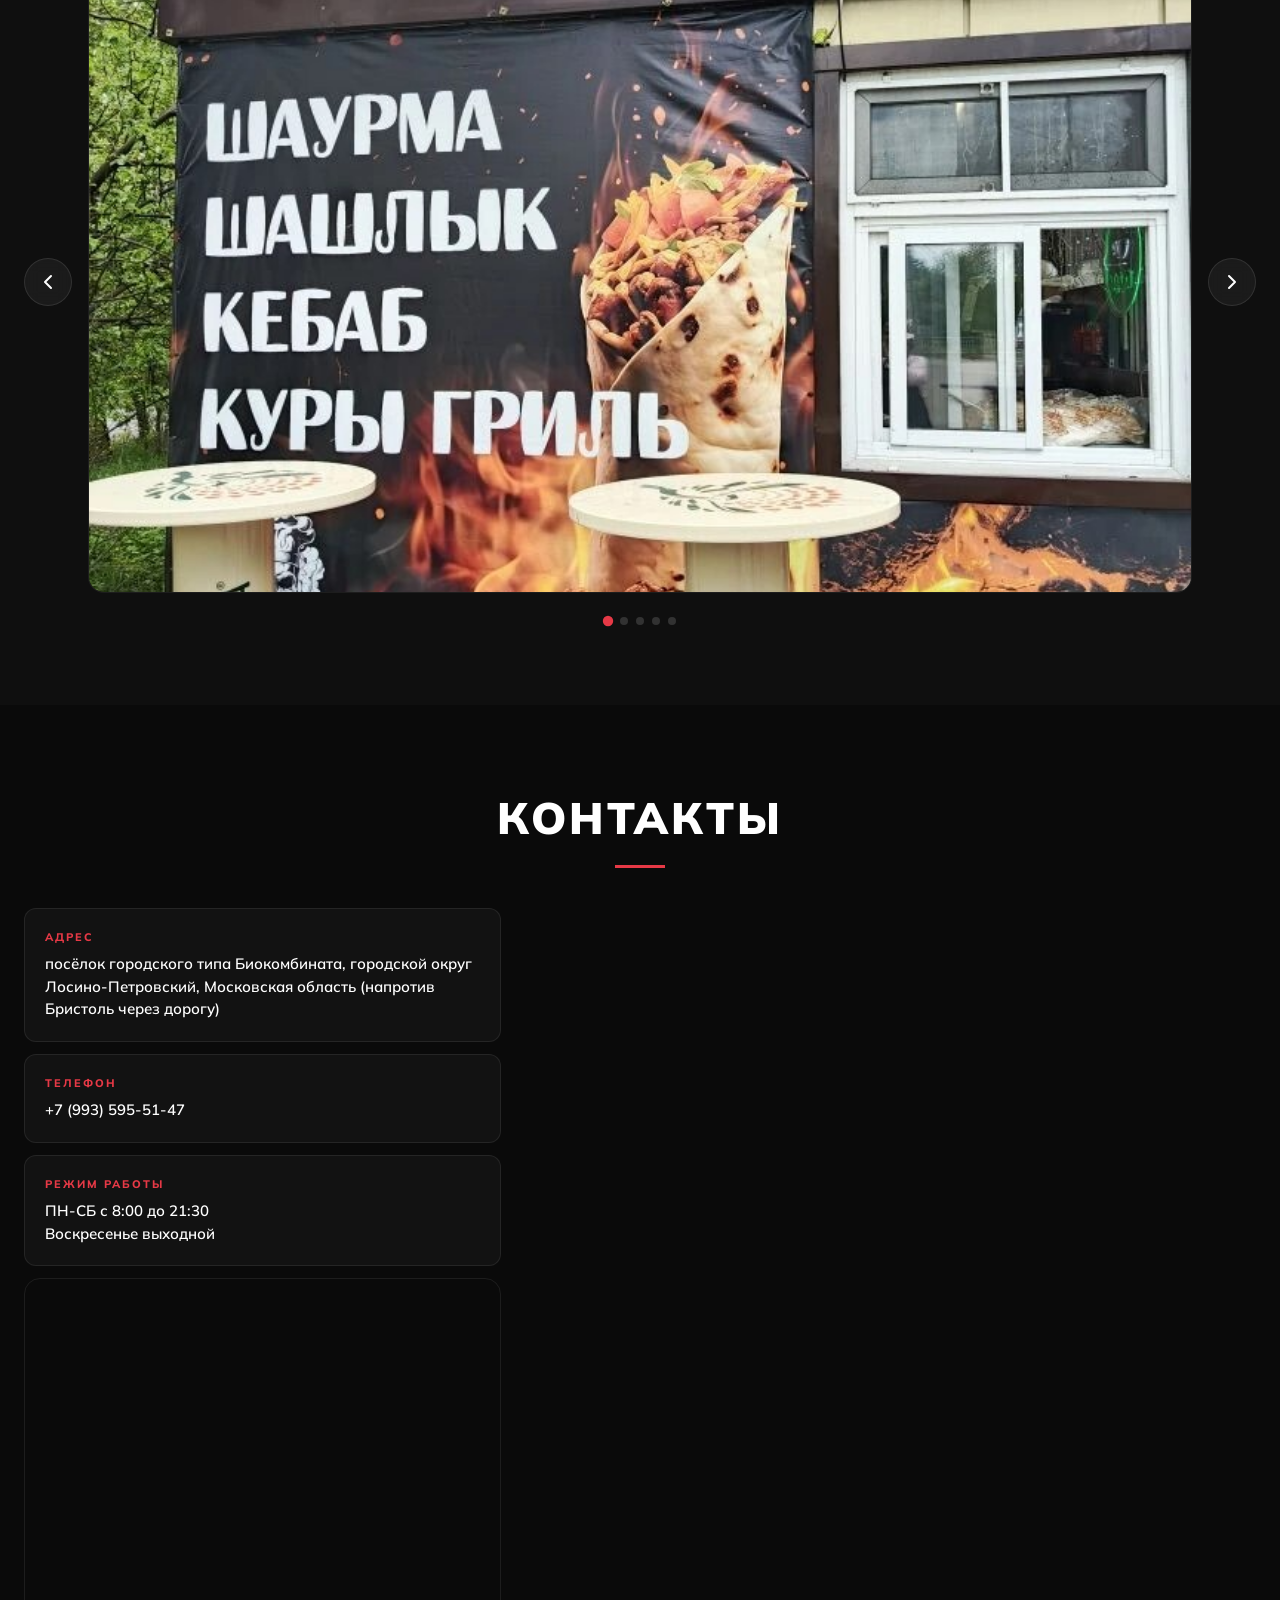
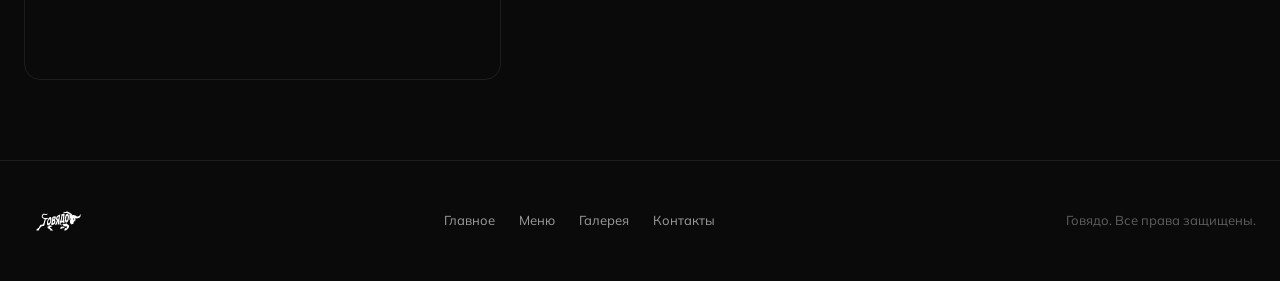
==== commit c3bffbdc: "noyanmap" ====
--- a/index.html
+++ b/index.html
@@ -13,7 +13,7 @@
 </head>
 <body>
 
-    <!-- Header -->
+    <!-- Шапка -->
     <header class="header">
         <div class="nav__backdrop"></div>
         <div class="header__inner">
@@ -34,13 +34,13 @@
         </div>
     </header>
 
-    <!-- Hero Section -->
+    <!-- Легенда -->
     <section class="hero" id="hero">
         <div class="hero__bg">
             <div class="hero__bg-overlay"></div>
         </div>
 
-        <!-- Seamless dynamic scrolling backgrounds -->
+        <!-- Задник с скроллом -->
         <div class="hero__marquee">
             <div class="marquee-row marquee-row--left">
                 <div class="marquee-track">
@@ -74,25 +74,25 @@
             </div>
         </div>
 
-        <!-- Dynamic Product Motion Composition -->
+        <!-- Композиция продуктов -->
         <div class="hero__product-wrapper">
-            <!-- Background floats (behind shawarma) -->
+            <!-- За шавухой -->
             <img src="assets/images/tea.webp" class="hero__float hero__float--bg float-tea" alt="Чай">
             <img src="assets/images/coffee.webp" class="hero__float hero__float--bg float-coffee" alt="Кофе">
 
-            <!-- Simulated Fire effects under product -->
+            <!-- Анимация огня -->
             <div class="hero__fire-glow"></div>
             <div class="hero__fire-sparks"></div>
 
-            <!-- Main Central Product -->
+            <!-- Шавуха :) -->
             <img src="assets/images/shawarma.webp" class="hero__product-img" alt="Шаурма">
 
-            <!-- Foreground floats (in front of shawarma) -->
+            <!-- Перед шавухой -->
             <img src="assets/images/fries.webp" class="hero__float hero__float--fg float-fries" alt="Картофель">
             <img src="assets/images/kebab.webp" class="hero__float hero__float--fg float-kebab" alt="Люля-Кебаб">
         </div>
 
-        <!-- CTA Text Content -->
+        <!-- Цитата -->
         <div class="hero__cta">
             <h1 class="hero__title">МММММ...</h1>
             <p class="hero__subtitle">шаурма на углях, шашлыки в ассортименте и куро гриль..<br>всё благодаря экологически чистой продукции!</p>
@@ -100,7 +100,7 @@
         </div>
     </section>
 
-    <!-- About Section -->
+    <!-- О нас -->
     <section class="about">
         <div class="container">
             <div class="about__content">
@@ -123,7 +123,7 @@
         </div>
     </section>
 
-    <!-- Gallery Section -->
+    <!-- Галерея Section -->
     <section class="gallery" id="gallery">
         <div class="container">
             <h2 class="section-title">Галерея</h2>
@@ -166,7 +166,6 @@
                         <h3 class="contacts__label">Режим работы</h3>
                         <p class="contacts__value">ПН-СБ с 8:00 до 21:30<br>Воскресенье выходной</p>
                     </div>
-                </div>
                 <div class="contacts__map">
                     <iframe 
                         src="https://yandex.ru/map-widget/v1/?ll=38.114979%2C55.915311&z=16&pt=38.114979%2C55.915311%2Cpm2rdm" 
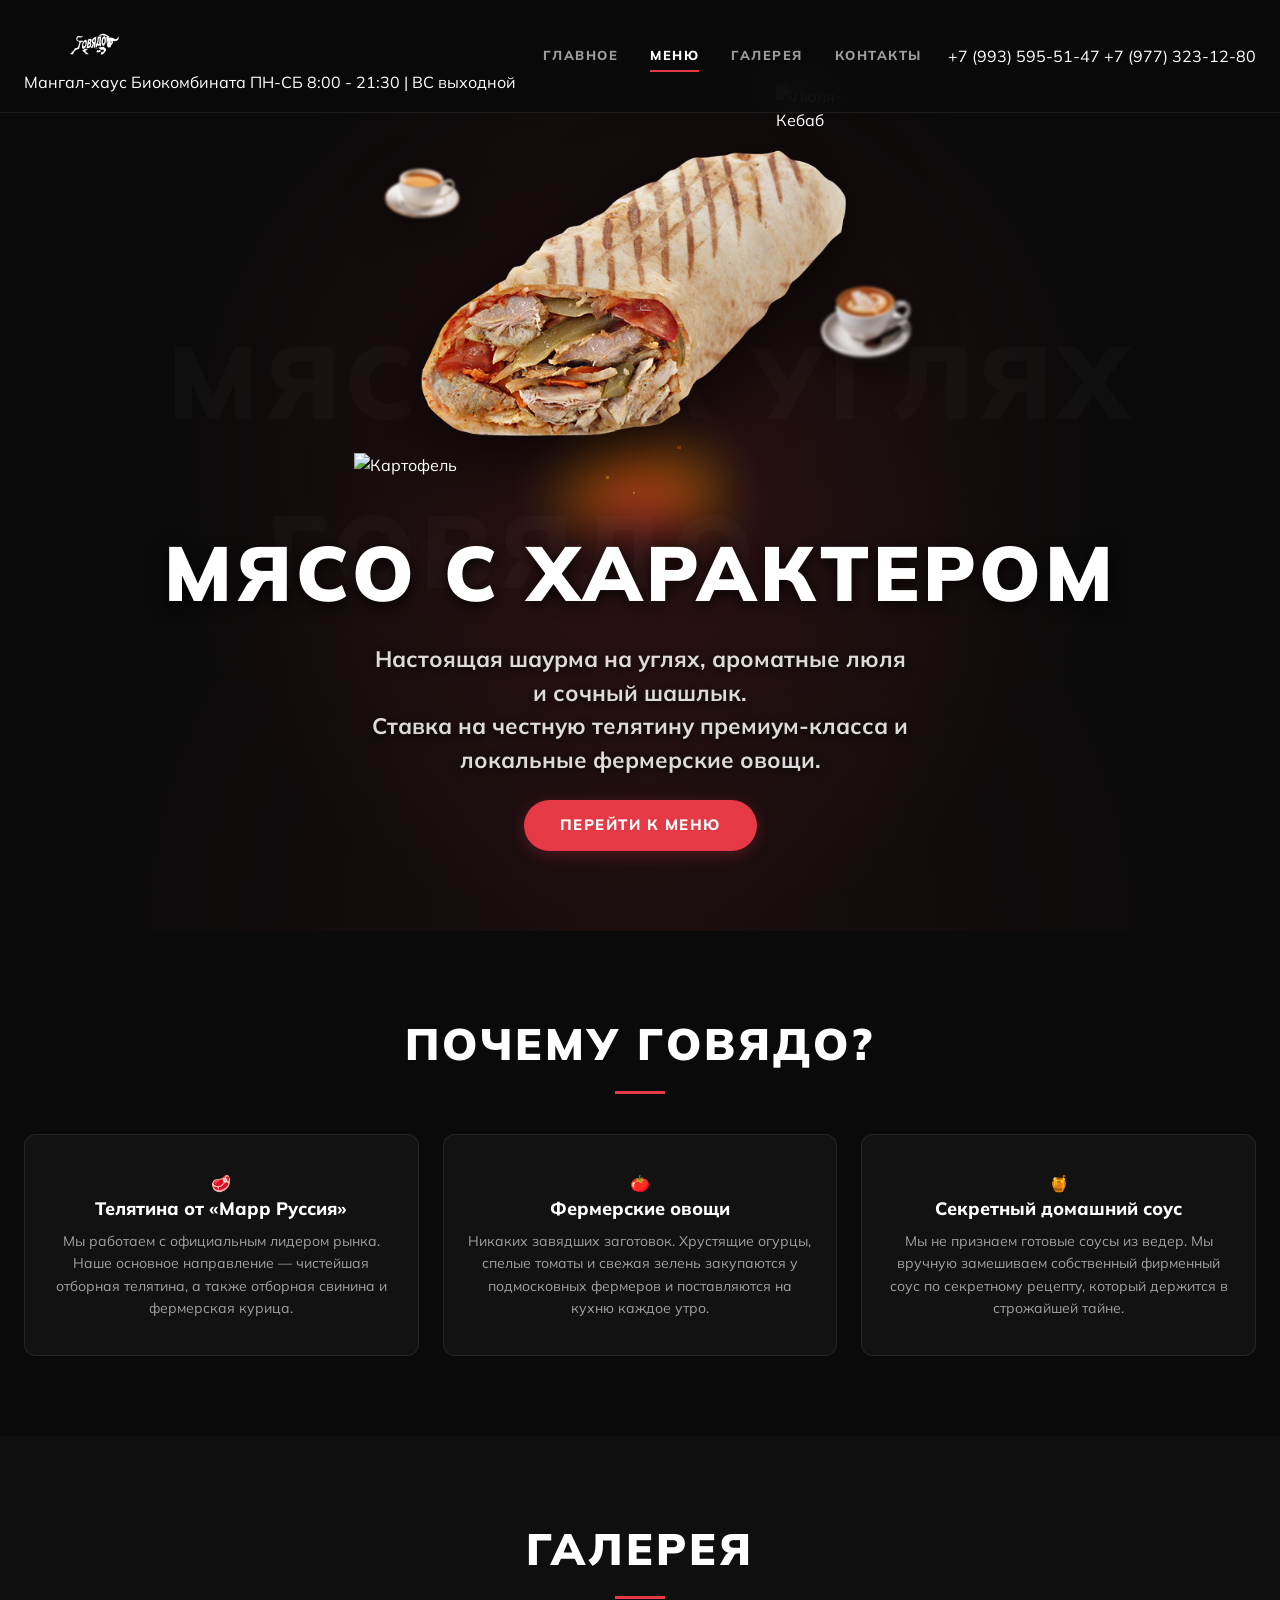
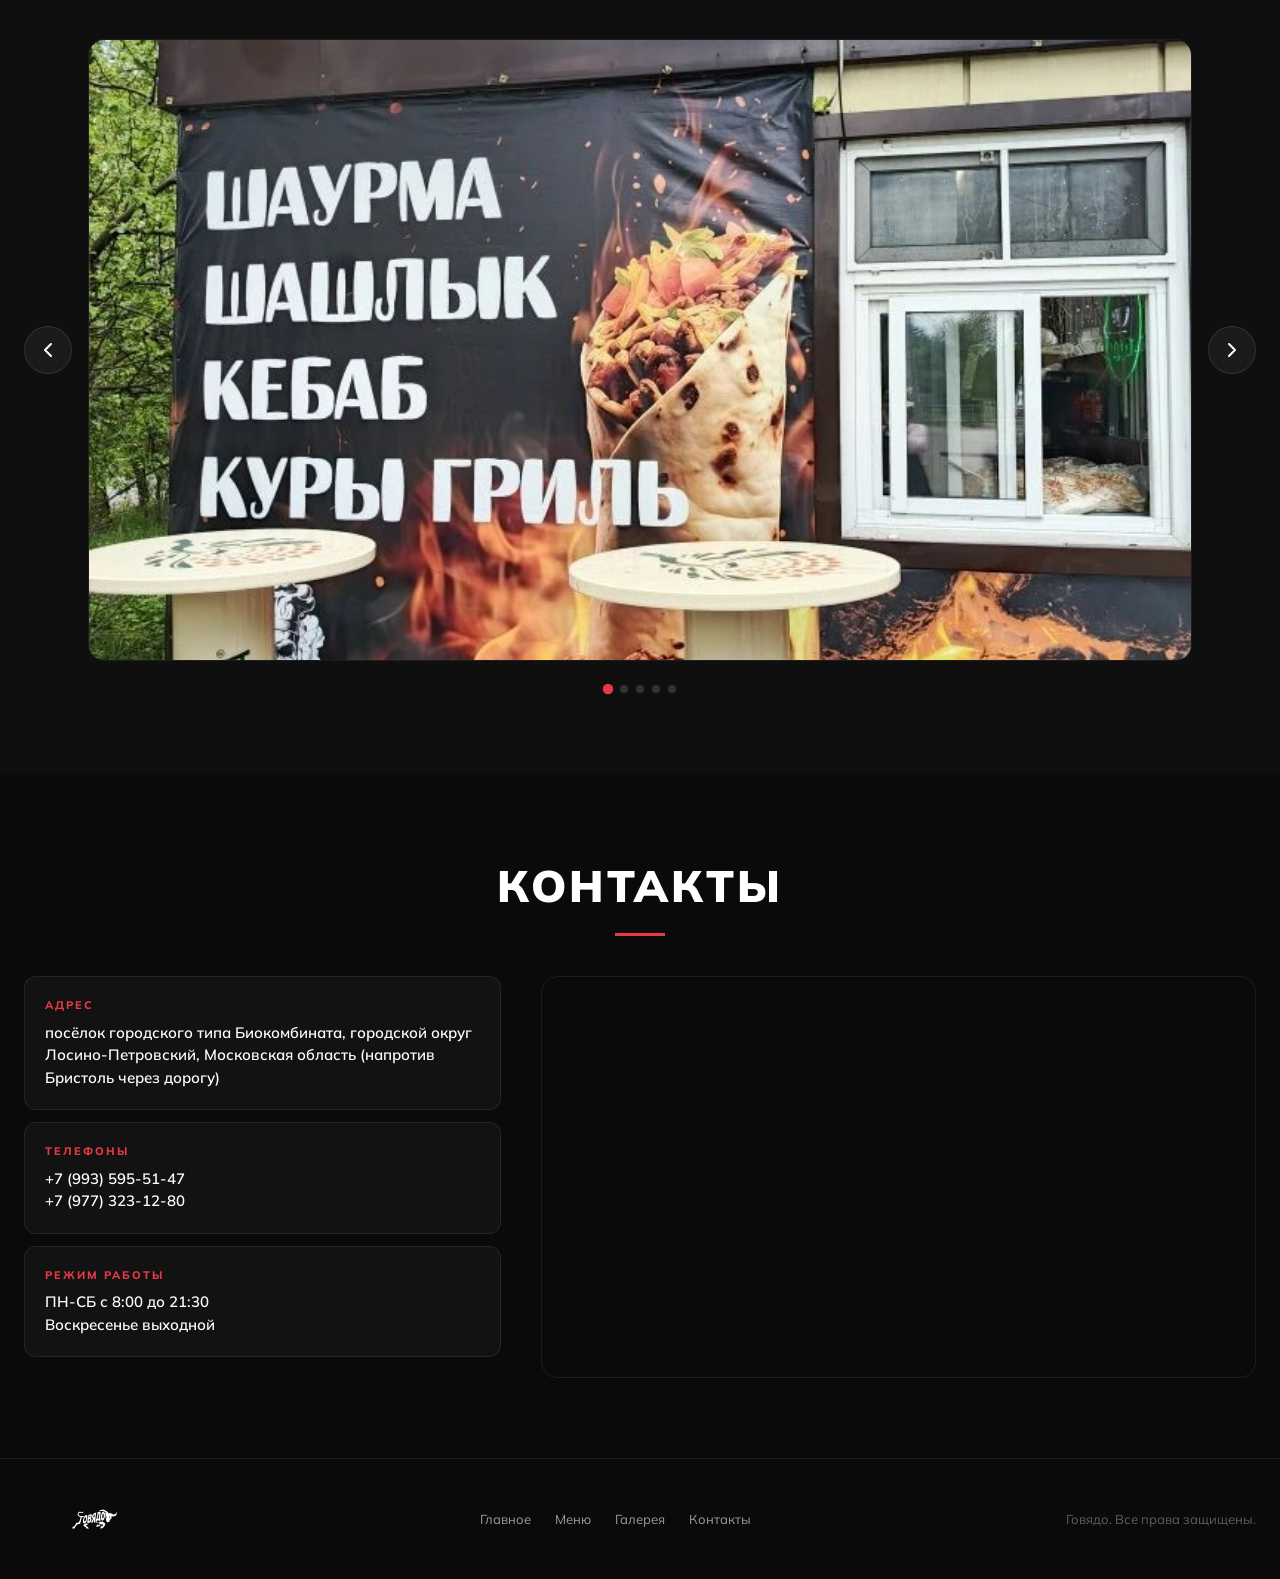
==== commit 58628380: "metrika" ====
--- a/index.html
+++ b/index.html
@@ -4,126 +4,136 @@
     <meta charset="UTF-8">
     <meta name="viewport" content="width=device-width, initial-scale=1.0">
     <title>Главная - Говядо</title>
-    <meta name="description" content="Главная страница">
+    <meta name="description" content="Мангал-хаус Говядо в пгт Биокомбината. Премиальное мясо на углях, сочная телятина от "Марр Руссия".">
     <link rel="preconnect" href="https://fonts.googleapis.com">
     <link rel="preconnect" href="https://fonts.gstatic.com" crossorigin>
     <link href="https://fonts.googleapis.com/css2?family=Mulish:wght@400;600;700;800;900&display=swap" rel="stylesheet">
     <link rel="stylesheet" href="assets/css/main.css">
     <link rel="icon" type="image/svg+xml" href="favicon.svg">
+
+    <!-- Yandex.Metrika counter -->
+    <script type="text/javascript">
+        (function(m,e,t,r,i,k,a){
+            m[i]=m[i]||function(){(m[i].a=m[i].a||[]).push(arguments)};
+            m[i].l=1*new Date();
+            for (var j = 0; j < document.scripts.length; j++) {if (document.scripts[j].src === r) { return; }}
+            k=e.createElement(t),a=e.getElementsByTagName(t)[0],k.async=1,k.src=r,a.parentNode.insertBefore(k,a)
+        })(window, document,'script','https://mc.yandex.ru/metrika/tag.js?id=110276403', 'ym');
+
+        ym(110276403, 'init', {ssr:true, webvisor:true, clickmap:true, ecommerce:"dataLayer", referrer: document.referrer, url: location.href, accurateTrackBounce:true, trackLinks:true});
+    </script>
+    <noscript><div><img src="https://mc.yandex.ru/watch/110276403" style="position:absolute; left:-9999px;" alt="" /></div></noscript>
+    <!-- /Yandex.Metrika counter -->
 </head>
 <body>
-
+    
     <!-- Шапка -->
     <header class="header">
         <div class="nav__backdrop"></div>
         <div class="header__inner">
-            <a href="#" class="logo">
-                <img src="assets/images/logo-white.svg" alt="Говядо" class="logo__img">
-            </a>
+            <div class="header__left">
+                <a href="./" class="logo">
+                    <img src="assets/images/logo-white.svg" alt="Говядо" class="logo__img">
+                </a>
+                <div class="header__shop-info">
+                    <span class="shop-info__title">Мангал-хаус Биокомбината</span>
+                    <span class="shop-info__subtitle">ПН-СБ 8:00 - 21:30 | ВС выходной</span>
+                </div>
+            </div>
+            
             <nav class="nav">
-                <a href="./" class="nav__link nav__link--active">Главное</a>
-                <a href="menu" class="nav__link">Меню</a>
-                <a href="#gallery" class="nav__link">Галерея</a>
-                <a href="#contacts" class="nav__link">Контакты</a>
+                <a href="./" class="nav__link">Главное</a>
+                <a href="menu" class="nav__link nav__link--active">Меню</a>
+                <a href="./#gallery" class="nav__link">Галерея</a>
+                <a href="./#contacts" class="nav__link">Контакты</a>
             </nav>
-            <button class="nav__toggle" aria-label="Открыть меню">
-                <span></span>
-                <span></span>
-                <span></span>
-            </button>
+
+            <div class="header__right">
+                <a href="tel:+79935955147" class="header__phone">+7 (993) 595-51-47</a>
+                <a href="tel:+79773231280" class="header__phone">+7 (977) 323-12-80</a>
+                <button class="nav__toggle" aria-label="Открыть меню">
+                    <span></span>
+                    <span></span>
+                    <span></span>
+                </button>
+            </div>
         </div>
     </header>
 
-    <!-- Легенда -->
+    <!-- Легенда (Hero) -->
     <section class="hero" id="hero">
         <div class="hero__bg">
             <div class="hero__bg-overlay"></div>
         </div>
 
-        <!-- Задник с скроллом -->
         <div class="hero__marquee">
             <div class="marquee-row marquee-row--left">
                 <div class="marquee-track">
                     <div class="marquee-group">
-                        <span>ШАУРМА</span><span>ШАУРМА</span><span>ШАУРМА</span><span>ШАУРМА</span><span>ШАУРМА</span><span>ШАУРМА</span>
+                        <span>МЯСО НА УГЛЯХ</span><span>ШАУРМА</span><span>ЗАКУСКИ</span>
                     </div>
                     <div class="marquee-group" aria-hidden="true">
-                        <span>ШАУРМА</span><span>ШАУРМА</span><span>ШАУРМА</span><span>ШАУРМА</span><span>ШАУРМА</span><span>ШАУРМА</span>
+                        <span>ЗАКУСКИ</span><span>ШАУРМА</span><span>МЯСО НА УГЛЯХ</span>
                     </div>
                 </div>
             </div>
             <div class="marquee-row marquee-row--right">
                 <div class="marquee-track">
                     <div class="marquee-group">
-                        <span>ШАУРМА</span><span>ШАУРМА</span><span>ШАУРМА</span><span>ШАУРМА</span><span>ШАУРМА</span><span>ШАУРМА</span>
+                        <span>ГОВЯДО</span><span>ГОВЯДО</span><span>ГОВЯДО</span><span>ГОВЯДО</span>
                     </div>
                     <div class="marquee-group" aria-hidden="true">
-                        <span>ШАУРМА</span><span>ШАУРМА</span><span>ШАУРМА</span><span>ШАУРМА</span><span>ШАУРМА</span><span>ШАУРМА</span>
-                    </div>
-                </div>
-            </div>
-            <div class="marquee-row marquee-row--left">
-                <div class="marquee-track">
-                    <div class="marquee-group">
-                        <span>ШАУРМА</span><span>ШАУРМА</span><span>ШАУРМА</span><span>ШАУРМА</span><span>ШАУРМА</span><span>ШАУРМА</span>
-                    </div>
-                    <div class="marquee-group" aria-hidden="true">
-                        <span>ШАУРМА</span><span>ШАУРМА</span><span>ШАУРМА</span><span>ШАУРМА</span><span>ШАУРМА</span><span>ШАУРМА</span>
-                    </div>
-                </div>
-            </div>
-        </div>
-
-        <!-- Композиция продуктов -->
+                        <span>ГОВЯДО</span><span>ГОВЯДО</span><span>ГОВЯДО</span><span>ГОВЯДО</span>
+                    </div>
+                </div>
+            </div>
+        </div>
+
         <div class="hero__product-wrapper">
-            <!-- За шавухой -->
             <img src="assets/images/tea.webp" class="hero__float hero__float--bg float-tea" alt="Чай">
             <img src="assets/images/coffee.webp" class="hero__float hero__float--bg float-coffee" alt="Кофе">
-
-            <!-- Анимация огня -->
             <div class="hero__fire-glow"></div>
             <div class="hero__fire-sparks"></div>
-
-            <!-- Шавуха :) -->
             <img src="assets/images/shawarma.webp" class="hero__product-img" alt="Шаурма">
-
-            <!-- Перед шавухой -->
             <img src="assets/images/fries.webp" class="hero__float hero__float--fg float-fries" alt="Картофель">
             <img src="assets/images/kebab.webp" class="hero__float hero__float--fg float-kebab" alt="Люля-Кебаб">
         </div>
 
-        <!-- Цитата -->
         <div class="hero__cta">
-            <h1 class="hero__title">МММММ...</h1>
-            <p class="hero__subtitle">шаурма на углях, шашлыки в ассортименте и куро гриль..<br>всё благодаря экологически чистой продукции!</p>
-            <a href="menu" class="hero__btn">В меню!</a>
+            <h1 class="hero__title">Мясо с характером</h1>
+            <p class="hero__subtitle">
+                Настоящая шаурма на углях, ароматные люля и сочный шашлык.<br>
+                Ставка на честную телятину премиум-класса и локальные фермерские овощи.
+            </p>
+            <a href="menu" class="hero__btn">Перейти к меню</a>
         </div>
     </section>
 
     <!-- О нас -->
     <section class="about">
         <div class="container">
-            <div class="about__content">
-                <h2 class="section-title">Почему Говядо?</h2>
-                <div class="about__features">
-                    <div class="about__feature">
-                        <h3 class="about__feature-title">Экологически чистое мясо</h3>
-                        <p class="about__feature-text">Только проверенные поставщики. Никаких антибиотиков и гормонов роста.</p>
-                    </div>
-                    <div class="about__feature">
-                        <h3 class="about__feature-title">Свежие овощи</h3>
-                        <p class="about__feature-text">Ежедневная доставка овощей от местных фермеров.</p>
-                    </div>
-                    <div class="about__feature">
-                        <h3 class="about__feature-title">Фирменный соус</h3>
-                        <p class="about__feature-text">Секретный рецепт, который невозможно повторить.</p>
-                    </div>
-                </div>
-            </div>
-        </div>
-    </section>
-
-    <!-- Галерея Section -->
+            <h2 class="section-title">Почему Говядо?</h2>
+            <div class="about__features">
+                <div class="about__feature">
+                    <div class="about__feature-icon">🥩</div>
+                    <h3 class="about__feature-title">Телятина от «Марр Руссия»</h3>
+                    <p class="about__feature-text">Мы работаем с официальным лидером рынка. Наше основное направление — чистейшая отборная телятина, а также отборная свинина и фермерская курица.</p>
+                </div>
+                <div class="about__feature">
+                    <div class="about__feature-icon">🍅</div>
+                    <h3 class="about__feature-title">Фермерские овощи</h3>
+                    <p class="about__feature-text">Никаких завядших заготовок. Хрустящие огурцы, спелые томаты и свежая зелень закупаются у подмосковных фермеров и поставляются на кухню каждое утро.</p>
+                </div>
+                <div class="about__feature">
+                    <div class="about__feature-icon">🍯</div>
+                    <h3 class="about__feature-title">Секретный домашний соус</h3>
+                    <p class="about__feature-text">Мы не признаем готовые соусы из ведер. Мы вручную замешиваем собственный фирменный соус по секретному рецепту, который держится в строжайшей тайне.</p>
+                </div>
+            </div>
+        </div>
+    </section>
+
+    <!-- Галерея -->
     <section class="gallery" id="gallery">
         <div class="container">
             <h2 class="section-title">Галерея</h2>
@@ -148,7 +158,7 @@
         </div>
     </section>
 
-    <!-- Contacts / Map Section -->
+    <!-- Контакты -->
     <section class="contacts" id="contacts">
         <div class="container">
             <h2 class="section-title">Контакты</h2>
@@ -159,13 +169,16 @@
                         <p class="contacts__value">посёлок городского типа Биокомбината, городской округ Лосино-Петровский, Московская область (напротив Бристоль через дорогу)</p>
                     </div>
                     <div class="contacts__item">
-                        <h3 class="contacts__label">Телефон</h3>
+                        <h3 class="contacts__label">Телефоны</h3>
                         <p class="contacts__value"><a href="tel:+79935955147">+7 (993) 595-51-47</a></p>
+                        <p class="contacts__value"><a href="tel:+79773231280">+7 (977) 323-12-80</a></p>
                     </div>
                     <div class="contacts__item">
                         <h3 class="contacts__label">Режим работы</h3>
                         <p class="contacts__value">ПН-СБ с 8:00 до 21:30<br>Воскресенье выходной</p>
                     </div>
+                </div>
+
                 <div class="contacts__map">
                     <iframe 
                         src="https://yandex.ru/map-widget/v1/?ll=38.114979%2C55.915311&z=16&pt=38.114979%2C55.915311%2Cpm2rdm" 
@@ -181,7 +194,7 @@
         </div>
     </section>
 
-    <!-- Footer -->
+    <!-- Подвал -->
     <footer class="footer">
         <div class="container">
             <div class="footer__inner">
--- a/assets/css/main.css
+++ b/assets/css/main.css
@@ -131,14 +131,14 @@
 
 .logo__img {
     display: block;
-    height: 48px;
-    width: auto;
+    width: 140px;
+    height: auto;
     max-width: 220px;
-    transition: height var(--transition-base);
+    transition: width var(--transition-base);
 }
 
 .header--scrolled .logo__img {
-    height: 40px;
+    width: 120px;
 }
 
 .nav {
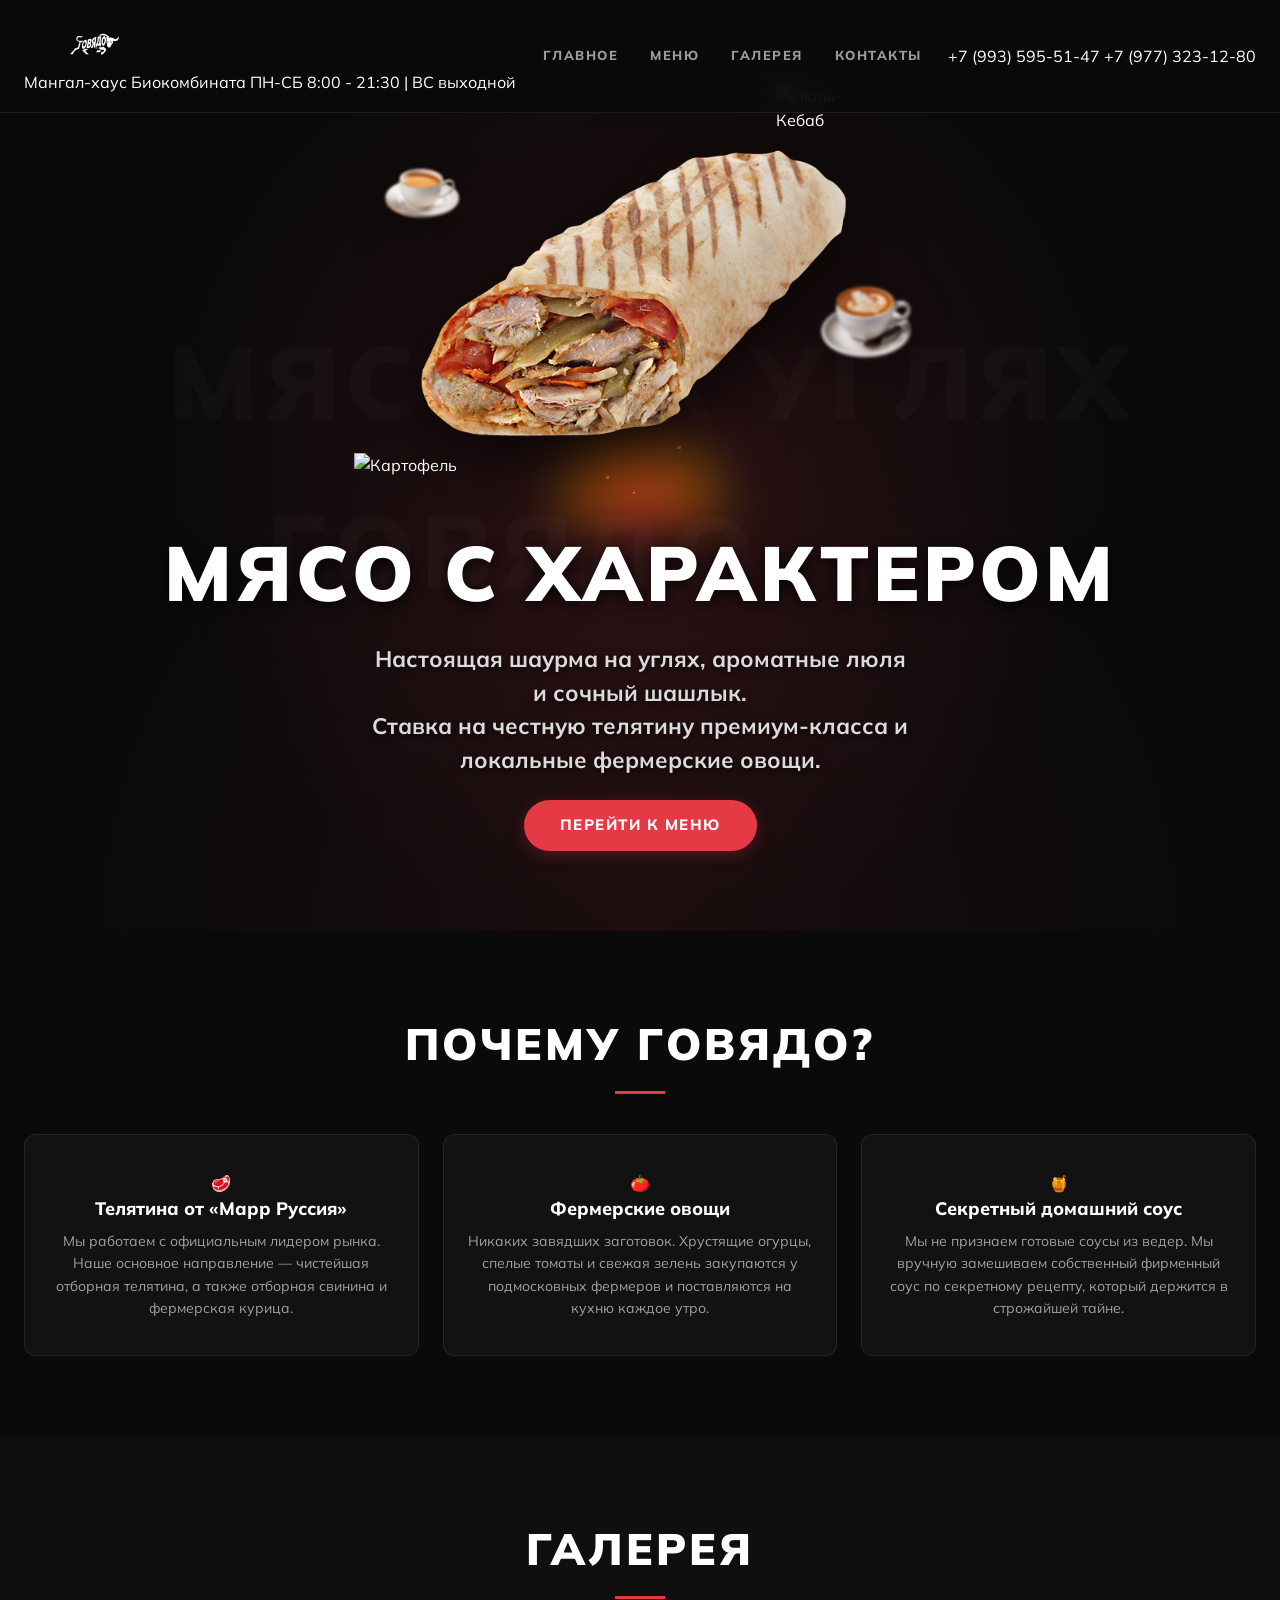
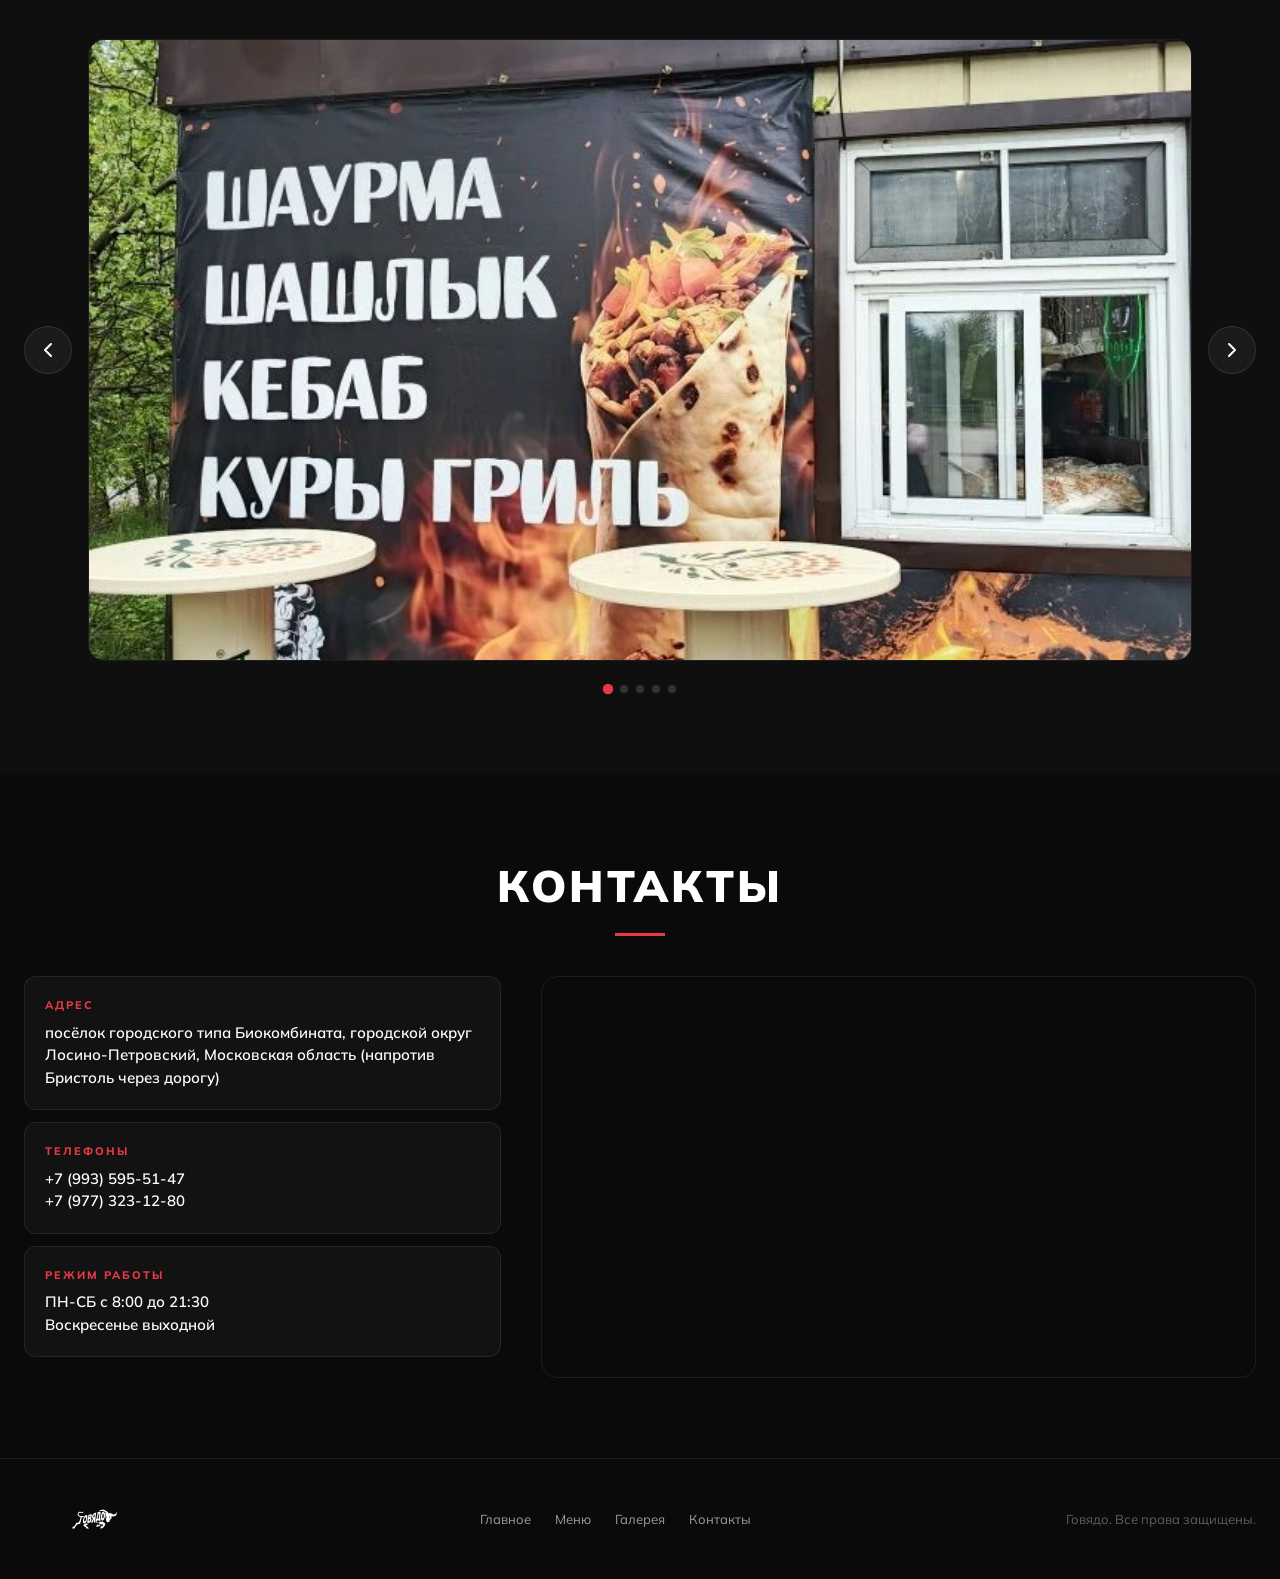
==== commit e4546816: "verupd1" ====
--- a/index.html
+++ b/index.html
@@ -4,11 +4,11 @@
     <meta charset="UTF-8">
     <meta name="viewport" content="width=device-width, initial-scale=1.0">
     <title>Главная - Говядо</title>
-    <meta name="description" content="Мангал-хаус Говядо в пгт Биокомбината. Премиальное мясо на углях, сочная телятина от "Марр Руссия".">
+    <meta name="description" content="Мангал-хаус Говядо в пгт Биокомбината. Премиальное мясо на углях, сочная телятина от Марр Руссия.">
     <link rel="preconnect" href="https://fonts.googleapis.com">
     <link rel="preconnect" href="https://fonts.gstatic.com" crossorigin>
     <link href="https://fonts.googleapis.com/css2?family=Mulish:wght@400;600;700;800;900&display=swap" rel="stylesheet">
-    <link rel="stylesheet" href="assets/css/main.css">
+    <link rel="stylesheet" href="assets/css/main.css?v=2.1">
     <link rel="icon" type="image/svg+xml" href="favicon.svg">
 
     <!-- Yandex.Metrika counter -->
@@ -43,7 +43,7 @@
             
             <nav class="nav">
                 <a href="./" class="nav__link">Главное</a>
-                <a href="menu" class="nav__link nav__link--active">Меню</a>
+                <a href="menu" class="nav__link">Меню</a>
                 <a href="./#gallery" class="nav__link">Галерея</a>
                 <a href="./#contacts" class="nav__link">Контакты</a>
             </nav>
@@ -212,6 +212,6 @@
         </div>
     </footer>
 
-    <script src="assets/js/main.js"></script>
+    <script src="assets/js/main.js?v=2.1"></script>
 </body>
 </html>
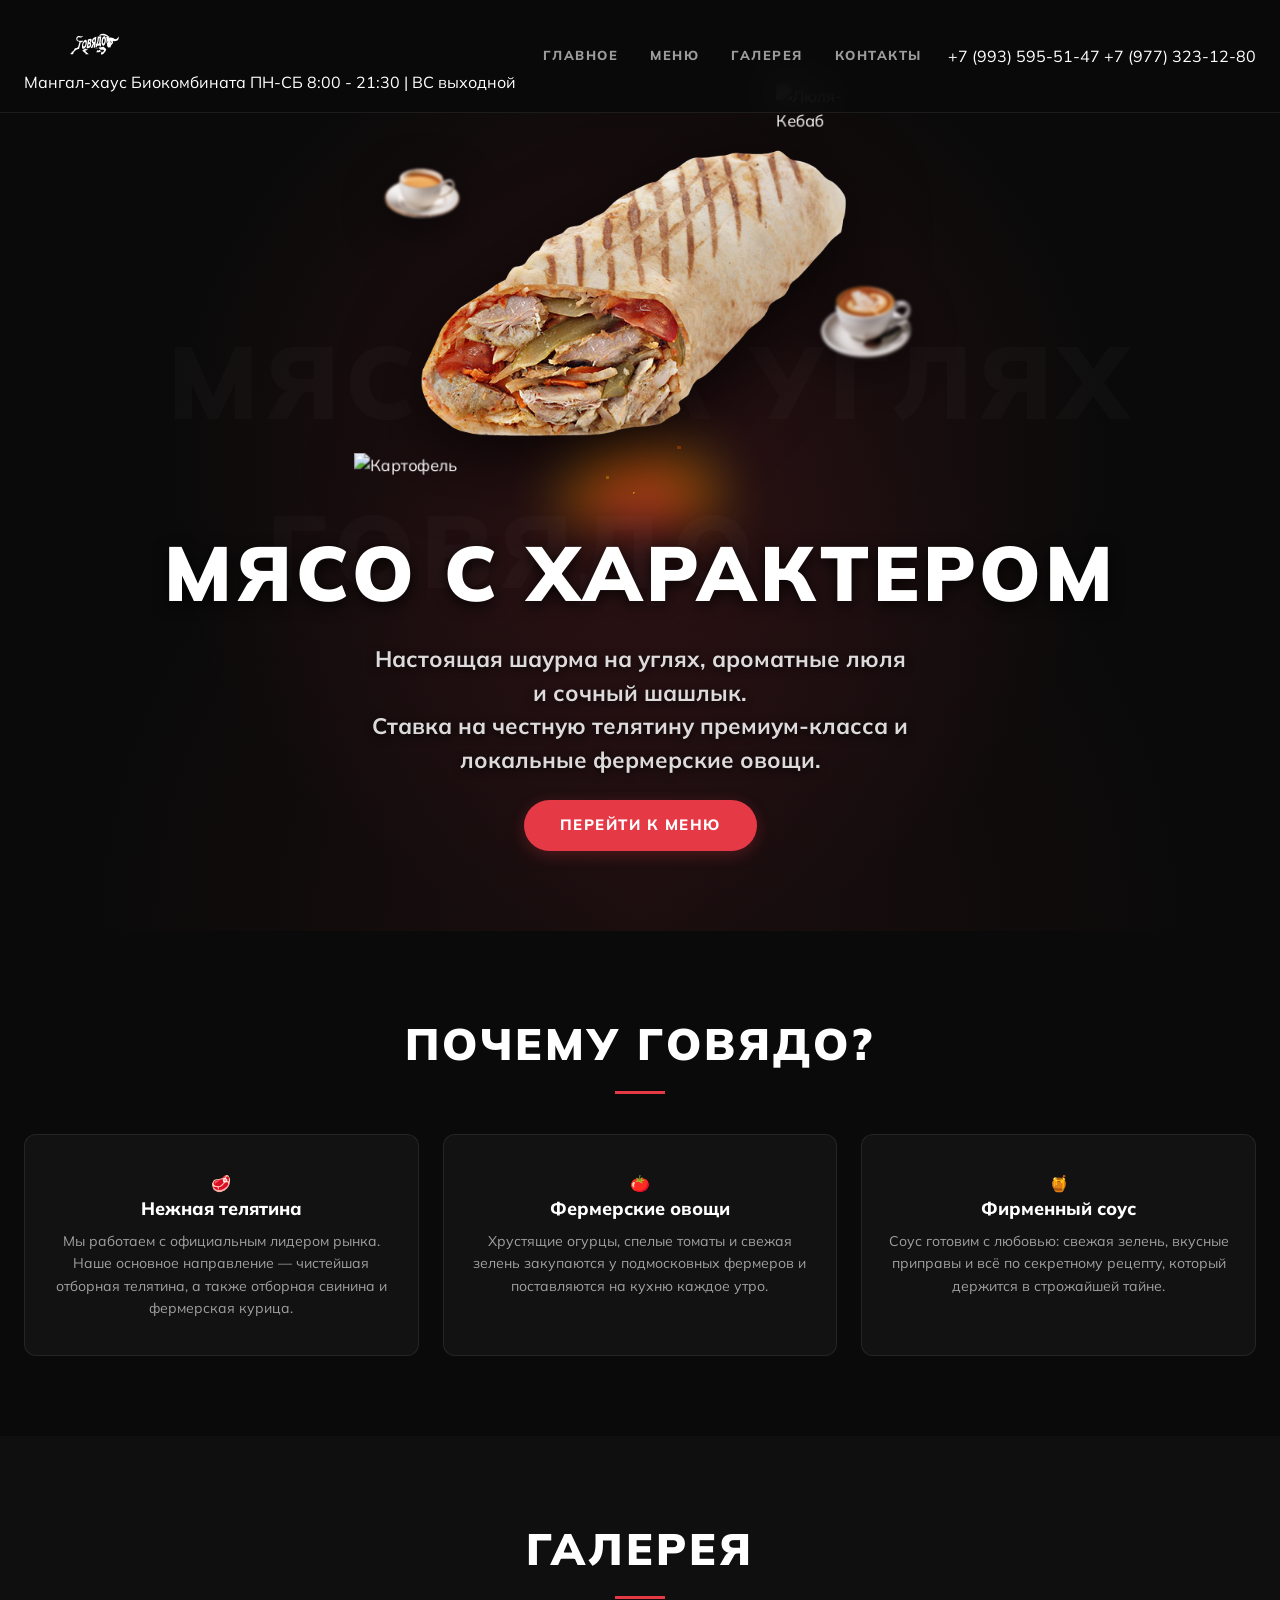
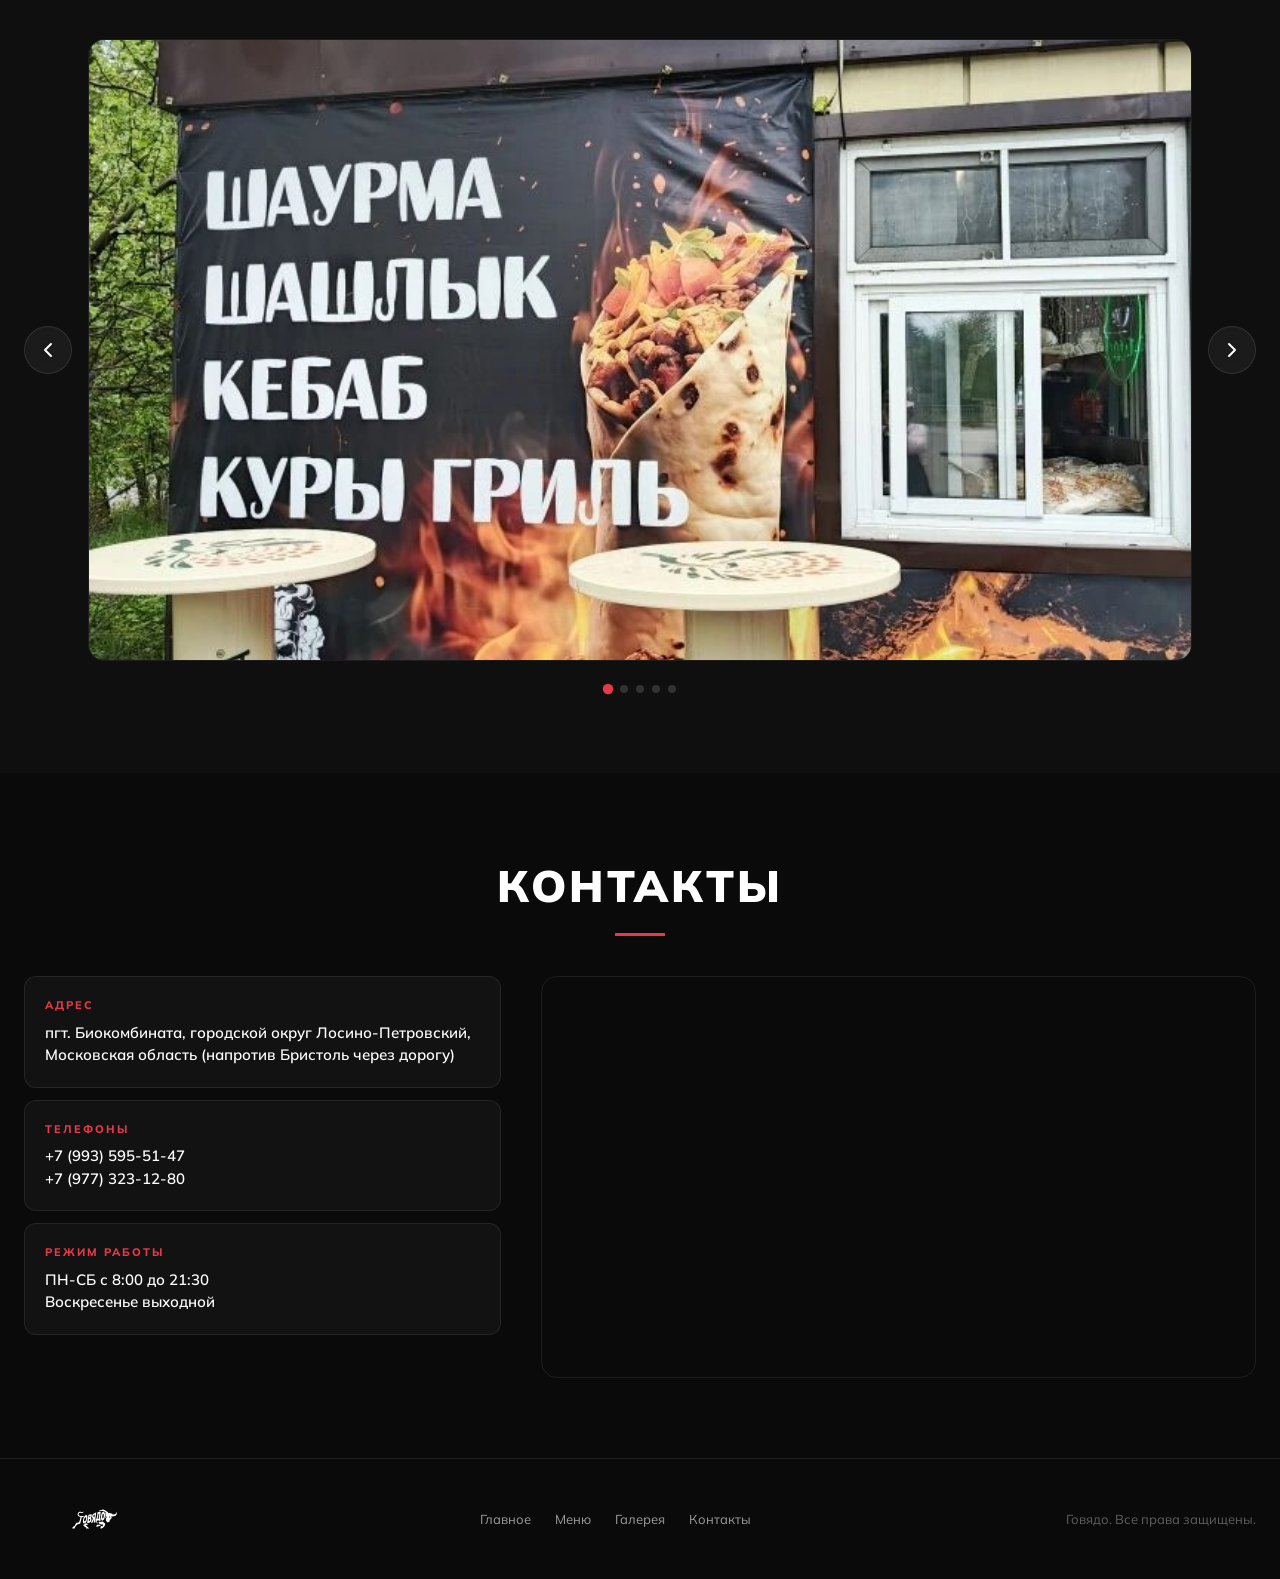
==== commit 044f3850: "yml1" ====
--- a/index.html
+++ b/index.html
@@ -8,7 +8,7 @@
     <link rel="preconnect" href="https://fonts.googleapis.com">
     <link rel="preconnect" href="https://fonts.gstatic.com" crossorigin>
     <link href="https://fonts.googleapis.com/css2?family=Mulish:wght@400;600;700;800;900&display=swap" rel="stylesheet">
-    <link rel="stylesheet" href="assets/css/main.css?v=2.1">
+    <link rel="stylesheet" href="assets/css/main.css?v=2.2">
     <link rel="icon" type="image/svg+xml" href="favicon.svg">
 
     <!-- Yandex.Metrika counter -->
@@ -116,18 +116,18 @@
             <div class="about__features">
                 <div class="about__feature">
                     <div class="about__feature-icon">🥩</div>
-                    <h3 class="about__feature-title">Телятина от «Марр Руссия»</h3>
+                    <h3 class="about__feature-title">Нежная телятина</h3>
                     <p class="about__feature-text">Мы работаем с официальным лидером рынка. Наше основное направление — чистейшая отборная телятина, а также отборная свинина и фермерская курица.</p>
                 </div>
                 <div class="about__feature">
                     <div class="about__feature-icon">🍅</div>
                     <h3 class="about__feature-title">Фермерские овощи</h3>
-                    <p class="about__feature-text">Никаких завядших заготовок. Хрустящие огурцы, спелые томаты и свежая зелень закупаются у подмосковных фермеров и поставляются на кухню каждое утро.</p>
+                    <p class="about__feature-text">Хрустящие огурцы, спелые томаты и свежая зелень закупаются у подмосковных фермеров и поставляются на кухню каждое утро.</p>
                 </div>
                 <div class="about__feature">
                     <div class="about__feature-icon">🍯</div>
-                    <h3 class="about__feature-title">Секретный домашний соус</h3>
-                    <p class="about__feature-text">Мы не признаем готовые соусы из ведер. Мы вручную замешиваем собственный фирменный соус по секретному рецепту, который держится в строжайшей тайне.</p>
+                    <h3 class="about__feature-title">Фирменный соус</h3>
+                    <p class="about__feature-text">Соус готовим с любовью: свежая зелень, вкусные приправы и всё по секретному рецепту, который держится в строжайшей тайне.</p>
                 </div>
             </div>
         </div>
@@ -166,7 +166,7 @@
                 <div class="contacts__info">
                     <div class="contacts__item">
                         <h3 class="contacts__label">Адрес</h3>
-                        <p class="contacts__value">посёлок городского типа Биокомбината, городской округ Лосино-Петровский, Московская область (напротив Бристоль через дорогу)</p>
+                        <p class="contacts__value">пгт. Биокомбината, городской округ Лосино-Петровский, Московская область (напротив Бристоль через дорогу)</p>
                     </div>
                     <div class="contacts__item">
                         <h3 class="contacts__label">Телефоны</h3>
@@ -212,6 +212,6 @@
         </div>
     </footer>
 
-    <script src="assets/js/main.js?v=2.1"></script>
+    <script src="assets/js/main.js?v=2.2"></script>
 </body>
 </html>
